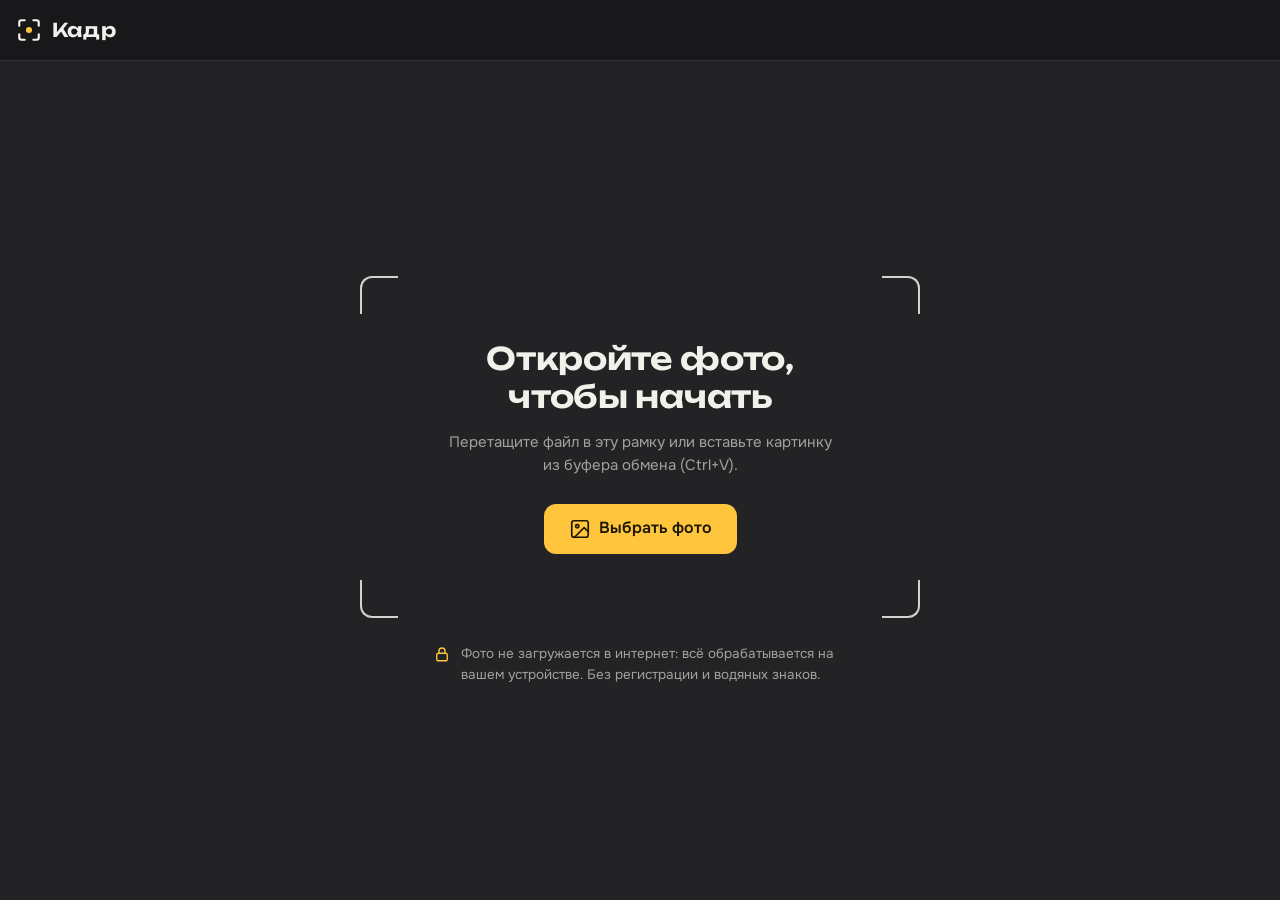
==== index.html @ d0f3ea69 "Add files via upload" ====
<!doctype html>
<html lang="ru">
<head>
  <meta charset="utf-8">
  <meta name="viewport" content="width=device-width, initial-scale=1, viewport-fit=cover">
  <title>Кадр — бесплатный фоторедактор онлайн без регистрации</title>
  <meta name="description" content="Редактируйте фото прямо в браузере: фильтры, яркость и контраст, обрезка под соцсети, текст на фото. Бесплатно, без регистрации и водяных знаков. Фото не загружается в интернет.">
  <meta name="theme-color" content="#18181a">
  <meta property="og:title" content="Кадр — бесплатный фоторедактор онлайн">
  <meta property="og:description" content="Фильтры, обрезка, текст на фото. Без регистрации и водяных знаков, фото остаётся на вашем устройстве.">
  <meta property="og:type" content="website">
  <link rel="icon" href="data:image/svg+xml,%3Csvg xmlns='http://www.w3.org/2000/svg' viewBox='0 0 32 32'%3E%3Crect width='32' height='32' rx='8' fill='%2318181a'/%3E%3Cpath d='M7 12V9a2 2 0 0 1 2-2h3M20 7h3a2 2 0 0 1 2 2v3M25 20v3a2 2 0 0 1-2 2h-3M12 25H9a2 2 0 0 1-2-2v-3' fill='none' stroke='%23f2f0eb' stroke-width='2.2' stroke-linecap='round'/%3E%3Ccircle cx='16' cy='16' r='3.6' fill='%23ffc53d'/%3E%3C/svg%3E">
  <link rel="stylesheet" href="style.css">
</head>
<body>

  <!-- Иконки: каждая рисуется один раз и дальше используется через <use> -->
  <svg width="0" height="0" style="position:absolute" aria-hidden="true">
    <defs>
      <symbol id="i-logo" viewBox="0 0 24 24"><path d="M3 8V5a2 2 0 0 1 2-2h3M16 3h3a2 2 0 0 1 2 2v3M21 16v3a2 2 0 0 1-2 2h-3M8 21H5a2 2 0 0 1-2-2v-3"/><circle cx="12" cy="12" r="2.8" fill="#ffc53d" stroke="none"/></symbol>
      <symbol id="i-image" viewBox="0 0 24 24"><rect x="3" y="3" width="18" height="18" rx="2.5"/><circle cx="9" cy="9" r="1.8"/><path d="m21 15-4.5-4.5L6 21"/></symbol>
      <symbol id="i-undo" viewBox="0 0 24 24"><path d="M9 14 4 9l5-5"/><path d="M4 9h10.5a5.5 5.5 0 0 1 0 11H11"/></symbol>
      <symbol id="i-redo" viewBox="0 0 24 24"><path d="m15 14 5-5-5-5"/><path d="M20 9H9.5a5.5 5.5 0 0 0 0 11H13"/></symbol>
      <symbol id="i-compare" viewBox="0 0 24 24"><rect x="3" y="4" width="18" height="16" rx="2.5"/><path d="M12 2v20"/><path d="M12 4h6.5A2.5 2.5 0 0 1 21 6.5v11a2.5 2.5 0 0 1-2.5 2.5H12z" fill="currentColor" fill-opacity=".4" stroke="none"/></symbol>
      <symbol id="i-download" viewBox="0 0 24 24"><path d="M12 3v12"/><path d="m7 10 5 5 5-5"/><path d="M5 20h14"/></symbol>
      <symbol id="i-share" viewBox="0 0 24 24"><path d="M12 15V3"/><path d="m7 8 5-5 5 5"/><path d="M5 12v7a2 2 0 0 0 2 2h10a2 2 0 0 0 2-2v-7"/></symbol>
      <symbol id="i-filters" viewBox="0 0 24 24"><circle cx="9" cy="9.5" r="5"/><circle cx="15" cy="9.5" r="5"/><circle cx="12" cy="14.5" r="5"/></symbol>
      <symbol id="i-adjust" viewBox="0 0 24 24"><path d="M4 6h9M19 6h1M4 12h3M13 12h7M4 18h11M21 18h-1"/><circle cx="16" cy="6" r="2.2"/><circle cx="10" cy="12" r="2.2"/><circle cx="17.5" cy="18" r="2.2"/></symbol>
      <symbol id="i-crop" viewBox="0 0 24 24"><path d="M6 2v14a2 2 0 0 0 2 2h14"/><path d="M18 22V8a2 2 0 0 0-2-2H2"/></symbol>
      <symbol id="i-text" viewBox="0 0 24 24"><path d="M5 7V4.5h14V7"/><path d="M12 4.5V20"/><path d="M9 20h6"/></symbol>
      <symbol id="i-rot-left" viewBox="0 0 24 24"><path d="M3 3v6h6"/><path d="M3.5 9a8.5 8.5 0 1 1 1.8 8.5"/></symbol>
      <symbol id="i-rot-right" viewBox="0 0 24 24"><path d="M21 3v6h-6"/><path d="M20.5 9a8.5 8.5 0 1 0-1.8 8.5"/></symbol>
      <symbol id="i-flip-h" viewBox="0 0 24 24"><path d="M12 3v18" stroke-dasharray="2 2.6"/><path d="M8.5 7 3 12l5.5 5z"/><path d="m15.5 7 5.5 5-5.5 5z" fill="currentColor"/></symbol>
      <symbol id="i-flip-v" viewBox="0 0 24 24"><path d="M3 12h18" stroke-dasharray="2 2.6"/><path d="M7 8.5 12 3l5 5.5z"/><path d="m7 15.5 5 5.5 5-5.5z" fill="currentColor"/></symbol>
      <symbol id="i-plus" viewBox="0 0 24 24"><path d="M12 5v14M5 12h14"/></symbol>
      <symbol id="i-trash" viewBox="0 0 24 24"><path d="M4 7h16"/><path d="M10 11v6M14 11v6"/><path d="m6 7 1 13h10l1-13"/><path d="M9 7V4h6v3"/></symbol>
      <symbol id="i-lock" viewBox="0 0 24 24"><rect x="5" y="11" width="14" height="10" rx="2.5"/><path d="M8 11V8a4 4 0 0 1 8 0v3"/></symbol>
      <symbol id="i-reset" viewBox="0 0 24 24"><path d="M3 12a9 9 0 1 0 3-6.7L3 8"/><path d="M3 3v5h5"/></symbol>
      <symbol id="i-check" viewBox="0 0 24 24"><path d="m5 12.5 4.5 4.5L19 7.5"/></symbol>
      <symbol id="i-close" viewBox="0 0 24 24"><path d="M6 6l12 12M18 6 6 18"/></symbol>
    </defs>
  </svg>

  <div class="app" id="app" data-state="empty">

    <header class="topbar">
      <a class="brand" href="./" aria-label="Кадр — на главную">
        <svg class="icon brand-icon"><use href="#i-logo"/></svg>
        <span class="brand-name">Кадр</span>
      </a>

      <div class="topbar-actions">
        <button class="tool-btn needs-photo" id="btn-open" type="button" title="Открыть другое фото">
          <svg class="icon"><use href="#i-image"/></svg><span class="tool-label">Открыть</span>
        </button>
        <span class="divider needs-photo" aria-hidden="true"></span>
        <button class="tool-btn needs-photo" id="btn-undo" type="button" title="Отменить (Ctrl+Z)" aria-label="Отменить" disabled>
          <svg class="icon"><use href="#i-undo"/></svg>
        </button>
        <button class="tool-btn needs-photo" id="btn-redo" type="button" title="Повторить (Ctrl+Shift+Z)" aria-label="Повторить" disabled>
          <svg class="icon"><use href="#i-redo"/></svg>
        </button>
        <button class="tool-btn needs-photo" id="btn-compare" type="button" title="Удерживайте, чтобы увидеть фото без обработки" aria-label="Сравнить с оригиналом">
          <svg class="icon"><use href="#i-compare"/></svg><span class="tool-label">До и после</span>
        </button>
        <button class="btn btn-primary needs-photo" id="btn-save" type="button">
          <svg class="icon"><use href="#i-download"/></svg><span>Сохранить</span>
        </button>
      </div>
    </header>

    <main class="workspace">

      <section class="stage" id="stage" aria-label="Фото">
        <div class="empty" id="empty">
          <div class="viewfinder">
            <span class="corner tl"></span><span class="corner tr"></span>
            <span class="corner bl"></span><span class="corner br"></span>
            <h1 class="empty-title">Откройте фото, чтобы начать</h1>
            <p class="empty-text">Перетащите файл в эту рамку или вставьте картинку из буфера обмена (Ctrl+V).</p>
            <button class="btn btn-primary btn-large" id="btn-pick" type="button">
              <svg class="icon"><use href="#i-image"/></svg><span>Выбрать фото</span>
            </button>
          </div>
          <p class="privacy">
            <svg class="icon"><use href="#i-lock"/></svg>
            <span>Фото не загружается в интернет: всё обрабатывается на вашем устройстве. Без регистрации и водяных знаков.</span>
          </p>
        </div>

        <div class="canvas-wrap" id="canvas-wrap" hidden>
          <canvas id="canvas" aria-label="Редактируемое фото"></canvas>
          <div class="crop-ui" id="crop-ui" hidden>
            <div class="crop-clip"><div class="crop-shade" id="crop-shade"></div></div>
            <div class="crop-box" id="crop-box">
            <span class="crop-grid" aria-hidden="true"></span>
            <span class="crop-handle" data-handle="nw"></span>
            <span class="crop-handle" data-handle="n"></span>
            <span class="crop-handle" data-handle="ne"></span>
            <span class="crop-handle" data-handle="e"></span>
            <span class="crop-handle" data-handle="se"></span>
            <span class="crop-handle" data-handle="s"></span>
            <span class="crop-handle" data-handle="sw"></span>
            <span class="crop-handle" data-handle="w"></span>
            </div>
          </div>
        </div>

        <div class="compare-badge" id="compare-badge" hidden>Без обработки</div>
        <div class="drop-hint" id="drop-hint" aria-hidden="true"><span>Отпустите, чтобы открыть фото</span></div>
      </section>

      <aside class="panel" id="panel" aria-label="Инструменты">
        <nav class="tabs" role="tablist" aria-label="Инструменты">
          <button class="tab" role="tab" type="button" data-tab="filters" aria-selected="true">
            <svg class="icon"><use href="#i-filters"/></svg><span>Фильтры</span>
          </button>
          <button class="tab" role="tab" type="button" data-tab="adjust" aria-selected="false">
            <svg class="icon"><use href="#i-adjust"/></svg><span>Настройки</span>
          </button>
          <button class="tab" role="tab" type="button" data-tab="crop" aria-selected="false">
            <svg class="icon"><use href="#i-crop"/></svg><span>Обрезка</span>
          </button>
          <button class="tab" role="tab" type="button" data-tab="text" aria-selected="false">
            <svg class="icon"><use href="#i-text"/></svg><span>Текст</span>
          </button>
        </nav>

        <div class="panel-body">

          <!-- Фильтры -->
          <section class="pane" data-pane="filters" role="tabpanel">
            <h2 class="pane-title">Фильтры</h2>
            <div class="filmstrip" id="filmstrip" role="listbox" aria-label="Фильтры"></div>
            <div class="field" id="strength-field" hidden>
              <div class="field-head">
                <label for="strength">Сила фильтра</label>
                <output id="strength-value" for="strength">100</output>
              </div>
              <input type="range" id="strength" min="0" max="100" value="100">
            </div>
          </section>

          <!-- Настройки -->
          <section class="pane" data-pane="adjust" role="tabpanel" hidden>
            <h2 class="pane-title">Настройки</h2>
            <div class="sliders" id="sliders"></div>
            <p class="hint">Двойное нажатие на ползунок возвращает его в исходное положение.</p>
            <button class="btn btn-ghost" id="btn-reset-adjust" type="button">
              <svg class="icon"><use href="#i-reset"/></svg><span>Сбросить настройки</span>
            </button>
          </section>

          <!-- Обрезка -->
          <section class="pane" data-pane="crop" role="tabpanel" hidden>
            <h2 class="pane-title">Обрезка и поворот</h2>
            <div class="group">
              <h3 class="group-title">Поворот</h3>
              <div class="icon-row">
                <button class="square-btn" type="button" id="btn-rot-left" title="Повернуть влево" aria-label="Повернуть влево"><svg class="icon"><use href="#i-rot-left"/></svg></button>
                <button class="square-btn" type="button" id="btn-rot-right" title="Повернуть вправо" aria-label="Повернуть вправо"><svg class="icon"><use href="#i-rot-right"/></svg></button>
                <button class="square-btn" type="button" id="btn-flip-h" title="Отразить по горизонтали" aria-label="Отразить по горизонтали"><svg class="icon"><use href="#i-flip-h"/></svg></button>
                <button class="square-btn" type="button" id="btn-flip-v" title="Отразить по вертикали" aria-label="Отразить по вертикали"><svg class="icon"><use href="#i-flip-v"/></svg></button>
              </div>
            </div>
            <div class="group">
              <h3 class="group-title">Пропорции</h3>
              <div class="chips" id="ratios" role="radiogroup" aria-label="Пропорции обрезки">
                <button class="chip" type="button" role="radio" data-ratio="free" aria-checked="true">Свободно</button>
                <button class="chip" type="button" role="radio" data-ratio="original" aria-checked="false">Как в оригинале</button>
                <button class="chip" type="button" role="radio" data-ratio="1:1" aria-checked="false">1:1 <small>аватарка</small></button>
                <button class="chip" type="button" role="radio" data-ratio="4:5" aria-checked="false">4:5 <small>Instagram</small></button>
                <button class="chip" type="button" role="radio" data-ratio="9:16" aria-checked="false">9:16 <small>сторис</small></button>
                <button class="chip" type="button" role="radio" data-ratio="16:9" aria-checked="false">16:9 <small>YouTube</small></button>
              </div>
            </div>
            <p class="hint">Перетащите рамку или потяните за её края.</p>
            <div class="btn-row">
              <button class="btn btn-ghost" type="button" id="btn-crop-reset">
                <svg class="icon"><use href="#i-reset"/></svg><span>Сбросить</span>
              </button>
              <button class="btn btn-primary" type="button" id="btn-crop-apply">
                <svg class="icon"><use href="#i-check"/></svg><span>Применить</span>
              </button>
            </div>
          </section>

          <!-- Текст -->
          <section class="pane" data-pane="text" role="tabpanel" hidden>
            <h2 class="pane-title">Текст</h2>
            <button class="btn btn-secondary btn-wide" type="button" id="btn-add-text">
              <svg class="icon"><use href="#i-plus"/></svg><span>Добавить текст</span>
            </button>
            <p class="hint" id="text-hint">Добавьте надпись, а затем перетащите её на нужное место прямо на фото.</p>

            <div class="text-editor" id="text-editor" hidden>
              <div class="field">
                <label class="field-label" for="text-input">Надпись</label>
                <textarea id="text-input" rows="2" maxlength="300" spellcheck="true"></textarea>
              </div>

              <div class="field">
                <span class="field-label" id="font-label">Шрифт</span>
                <div class="font-grid" id="font-grid" role="radiogroup" aria-labelledby="font-label"></div>
              </div>

              <div class="field">
                <div class="field-head">
                  <label for="text-size">Размер</label>
                  <output id="text-size-value" for="text-size">40</output>
                </div>
                <input type="range" id="text-size" min="0" max="100" value="40">
              </div>

              <div class="field">
                <span class="field-label" id="color-label">Цвет</span>
                <div class="swatches" id="swatches" role="radiogroup" aria-labelledby="color-label"></div>
              </div>

              <div class="field">
                <span class="field-label" id="style-label">Оформление</span>
                <div class="segmented" id="text-style" role="radiogroup" aria-labelledby="style-label">
                  <button type="button" role="radio" data-style="plain" aria-checked="false">Обычный</button>
                  <button type="button" role="radio" data-style="outline" aria-checked="true">Обводка</button>
                  <button type="button" role="radio" data-style="shadow" aria-checked="false">Тень</button>
                  <button type="button" role="radio" data-style="box" aria-checked="false">Плашка</button>
                </div>
              </div>

              <button class="btn btn-danger btn-wide" type="button" id="btn-delete-text">
                <svg class="icon"><use href="#i-trash"/></svg><span>Удалить надпись</span>
              </button>
            </div>
          </section>

        </div>
      </aside>
    </main>

    <!-- Окно сохранения -->
    <dialog class="dialog" id="save-dialog" aria-labelledby="save-title">
      <div class="dialog-inner">
        <div class="dialog-head">
          <h2 id="save-title">Сохранить фото</h2>
          <button class="tool-btn" type="button" id="btn-save-close" aria-label="Закрыть"><svg class="icon"><use href="#i-close"/></svg></button>
        </div>

        <div class="field">
          <span class="field-label" id="format-label">Формат</span>
          <div class="segmented" id="format" role="radiogroup" aria-labelledby="format-label">
            <button type="button" role="radio" data-format="jpeg" aria-checked="true">JPG</button>
            <button type="button" role="radio" data-format="png" aria-checked="false">PNG</button>
          </div>
          <p class="hint" id="format-hint">JPG весит меньше и подходит для соцсетей и мессенджеров.</p>
        </div>

        <div class="field" id="quality-field">
          <div class="field-head">
            <label for="quality">Качество</label>
            <output id="quality-value" for="quality">92&nbsp;%</output>
          </div>
          <input type="range" id="quality" min="40" max="100" value="92">
        </div>

        <p class="save-info" id="save-info">Готовим фото…</p>

        <div class="btn-row">
          <button class="btn btn-secondary" type="button" id="btn-share" hidden>
            <svg class="icon"><use href="#i-share"/></svg><span>Поделиться</span>
          </button>
          <button class="btn btn-primary" type="button" id="btn-download">
            <svg class="icon"><use href="#i-download"/></svg><span>Скачать</span>
          </button>
        </div>
      </div>
    </dialog>

    <div class="toast" id="toast" role="status" aria-live="polite"></div>
    <input type="file" id="file-input" accept="image/*" hidden>
  </div>

  <script src="script.js"></script>
</body>
</html>
---- style.css ----
/* ==========================================================
   Кадр — фоторедактор в браузере. Стили.
   Шрифты лежат в папке fonts/ (лицензия SIL OFL — бесплатные).
   ========================================================== */

@font-face {
  font-family: 'Onest';
  font-style: normal;
  font-display: swap;
  font-weight: 400;
  src: url('fonts/onest-cyrillic-400-normal.woff2') format('woff2');
  unicode-range: U+0301,U+0400-045F,U+0490-0491,U+04B0-04B1,U+2116;
}
@font-face {
  font-family: 'Onest';
  font-style: normal;
  font-display: swap;
  font-weight: 400;
  src: url('fonts/onest-latin-400-normal.woff2') format('woff2');
  unicode-range: U+0000-00FF,U+0131,U+0152-0153,U+02BB-02BC,U+02C6,U+02DA,U+02DC,U+0304,U+0308,U+0329,U+2000-206F,U+20AC,U+2122,U+2191,U+2193,U+2212,U+2215,U+FEFF,U+FFFD;
}
@font-face {
  font-family: 'Onest';
  font-style: normal;
  font-display: swap;
  font-weight: 500;
  src: url('fonts/onest-cyrillic-500-normal.woff2') format('woff2');
  unicode-range: U+0301,U+0400-045F,U+0490-0491,U+04B0-04B1,U+2116;
}
@font-face {
  font-family: 'Onest';
  font-style: normal;
  font-display: swap;
  font-weight: 500;
  src: url('fonts/onest-latin-500-normal.woff2') format('woff2');
  unicode-range: U+0000-00FF,U+0131,U+0152-0153,U+02BB-02BC,U+02C6,U+02DA,U+02DC,U+0304,U+0308,U+0329,U+2000-206F,U+20AC,U+2122,U+2191,U+2193,U+2212,U+2215,U+FEFF,U+FFFD;
}
@font-face {
  font-family: 'Onest';
  font-style: normal;
  font-display: swap;
  font-weight: 600;
  src: url('fonts/onest-cyrillic-600-normal.woff2') format('woff2');
  unicode-range: U+0301,U+0400-045F,U+0490-0491,U+04B0-04B1,U+2116;
}
@font-face {
  font-family: 'Onest';
  font-style: normal;
  font-display: swap;
  font-weight: 600;
  src: url('fonts/onest-latin-600-normal.woff2') format('woff2');
  unicode-range: U+0000-00FF,U+0131,U+0152-0153,U+02BB-02BC,U+02C6,U+02DA,U+02DC,U+0304,U+0308,U+0329,U+2000-206F,U+20AC,U+2122,U+2191,U+2193,U+2212,U+2215,U+FEFF,U+FFFD;
}
@font-face {
  font-family: 'Unbounded';
  font-style: normal;
  font-display: swap;
  font-weight: 600;
  src: url('fonts/unbounded-cyrillic-600-normal.woff2') format('woff2');
  unicode-range: U+0301,U+0400-045F,U+0490-0491,U+04B0-04B1,U+2116;
}
@font-face {
  font-family: 'Unbounded';
  font-style: normal;
  font-display: swap;
  font-weight: 600;
  src: url('fonts/unbounded-latin-600-normal.woff2') format('woff2');
  unicode-range: U+0000-00FF,U+0131,U+0152-0153,U+02BB-02BC,U+02C6,U+02DA,U+02DC,U+0304,U+0308,U+0329,U+2000-206F,U+20AC,U+2122,U+2191,U+2193,U+2212,U+2215,U+FEFF,U+FFFD;
}
@font-face {
  font-family: 'Montserrat';
  font-style: normal;
  font-display: swap;
  font-weight: 800;
  src: url('fonts/montserrat-cyrillic-800-normal.woff2') format('woff2');
  unicode-range: U+0301,U+0400-045F,U+0490-0491,U+04B0-04B1,U+2116;
}
@font-face {
  font-family: 'Montserrat';
  font-style: normal;
  font-display: swap;
  font-weight: 800;
  src: url('fonts/montserrat-latin-800-normal.woff2') format('woff2');
  unicode-range: U+0000-00FF,U+0131,U+0152-0153,U+02BB-02BC,U+02C6,U+02DA,U+02DC,U+0304,U+0308,U+0329,U+2000-206F,U+20AC,U+2122,U+2191,U+2193,U+2212,U+2215,U+FEFF,U+FFFD;
}
@font-face {
  font-family: 'Lobster';
  font-style: normal;
  font-display: swap;
  font-weight: 400;
  src: url('fonts/lobster-cyrillic-400-normal.woff2') format('woff2');
  unicode-range: U+0301,U+0400-045F,U+0490-0491,U+04B0-04B1,U+2116;
}
@font-face {
  font-family: 'Lobster';
  font-style: normal;
  font-display: swap;
  font-weight: 400;
  src: url('fonts/lobster-latin-400-normal.woff2') format('woff2');
  unicode-range: U+0000-00FF,U+0131,U+0152-0153,U+02BB-02BC,U+02C6,U+02DA,U+02DC,U+0304,U+0308,U+0329,U+2000-206F,U+20AC,U+2122,U+2191,U+2193,U+2212,U+2215,U+FEFF,U+FFFD;
}
@font-face {
  font-family: 'Caveat';
  font-style: normal;
  font-display: swap;
  font-weight: 700;
  src: url('fonts/caveat-cyrillic-700-normal.woff2') format('woff2');
  unicode-range: U+0301,U+0400-045F,U+0490-0491,U+04B0-04B1,U+2116;
}
@font-face {
  font-family: 'Caveat';
  font-style: normal;
  font-display: swap;
  font-weight: 700;
  src: url('fonts/caveat-latin-700-normal.woff2') format('woff2');
  unicode-range: U+0000-00FF,U+0131,U+0152-0153,U+02BB-02BC,U+02C6,U+02DA,U+02DC,U+0304,U+0308,U+0329,U+2000-206F,U+20AC,U+2122,U+2191,U+2193,U+2212,U+2215,U+FEFF,U+FFFD;
}
@font-face {
  font-family: 'Playfair Display';
  font-style: normal;
  font-display: swap;
  font-weight: 700;
  src: url('fonts/playfair-display-cyrillic-700-normal.woff2') format('woff2');
  unicode-range: U+0301,U+0400-045F,U+0490-0491,U+04B0-04B1,U+2116;
}
@font-face {
  font-family: 'Playfair Display';
  font-style: normal;
  font-display: swap;
  font-weight: 700;
  src: url('fonts/playfair-display-latin-700-normal.woff2') format('woff2');
  unicode-range: U+0000-00FF,U+0131,U+0152-0153,U+02BB-02BC,U+02C6,U+02DA,U+02DC,U+0304,U+0308,U+0329,U+2000-206F,U+20AC,U+2122,U+2191,U+2193,U+2212,U+2215,U+FEFF,U+FFFD;
}
@font-face {
  font-family: 'Oswald';
  font-style: normal;
  font-display: swap;
  font-weight: 600;
  src: url('fonts/oswald-cyrillic-600-normal.woff2') format('woff2');
  unicode-range: U+0301,U+0400-045F,U+0490-0491,U+04B0-04B1,U+2116;
}
@font-face {
  font-family: 'Oswald';
  font-style: normal;
  font-display: swap;
  font-weight: 600;
  src: url('fonts/oswald-latin-600-normal.woff2') format('woff2');
  unicode-range: U+0000-00FF,U+0131,U+0152-0153,U+02BB-02BC,U+02C6,U+02DA,U+02DC,U+0304,U+0308,U+0329,U+2000-206F,U+20AC,U+2122,U+2191,U+2193,U+2212,U+2215,U+FEFF,U+FFFD;
}
@font-face {
  font-family: 'Russo One';
  font-style: normal;
  font-display: swap;
  font-weight: 400;
  src: url('fonts/russo-one-cyrillic-400-normal.woff2') format('woff2');
  unicode-range: U+0301,U+0400-045F,U+0490-0491,U+04B0-04B1,U+2116;
}
@font-face {
  font-family: 'Russo One';
  font-style: normal;
  font-display: swap;
  font-weight: 400;
  src: url('fonts/russo-one-latin-400-normal.woff2') format('woff2');
  unicode-range: U+0000-00FF,U+0131,U+0152-0153,U+02BB-02BC,U+02C6,U+02DA,U+02DC,U+0304,U+0308,U+0329,U+2000-206F,U+20AC,U+2122,U+2191,U+2193,U+2212,U+2215,U+FEFF,U+FFFD;
}
@font-face {
  font-family: 'Comfortaa';
  font-style: normal;
  font-display: swap;
  font-weight: 700;
  src: url('fonts/comfortaa-cyrillic-700-normal.woff2') format('woff2');
  unicode-range: U+0301,U+0400-045F,U+0490-0491,U+04B0-04B1,U+2116;
}
@font-face {
  font-family: 'Comfortaa';
  font-style: normal;
  font-display: swap;
  font-weight: 700;
  src: url('fonts/comfortaa-latin-700-normal.woff2') format('woff2');
  unicode-range: U+0000-00FF,U+0131,U+0152-0153,U+02BB-02BC,U+02C6,U+02DA,U+02DC,U+0304,U+0308,U+0329,U+2000-206F,U+20AC,U+2122,U+2191,U+2193,U+2212,U+2215,U+FEFF,U+FFFD;
}

/* ==========================================================
   Основные цвета и размеры. Поменяйте здесь — изменится везде.
   ========================================================== */
:root {
  --bg: #18181a;          /* фон интерфейса */
  --stage: #232326;       /* нейтральный серый фон под фото */
  --surface: #1f1f22;     /* поля ввода, окна */
  --surface-2: #2a2a2e;   /* кнопки */
  --surface-3: #36363b;   /* наведение, выбранное */
  --line: #313136;        /* разделители */
  --text: #f2f0eb;        /* основной текст (тёплый белый, как фотобумага) */
  --muted: #a3a19b;       /* второстепенный текст */
  --accent: #ffc53d;      /* жёлтый, как коробка фотоплёнки */
  --accent-ink: #1d1600;  /* текст на жёлтом */
  --danger: #ff7a6b;
  --track: #3c3c42;
  --radius: 10px;
  --panel-width: 360px;
  --font-ui: 'Onest', system-ui, -apple-system, 'Segoe UI', Roboto, sans-serif;
  --font-display: 'Unbounded', 'Onest', system-ui, sans-serif;
  color-scheme: dark;
}

*, *::before, *::after { box-sizing: border-box; }
[hidden] { display: none !important; }

html, body {
  height: 100%;
  margin: 0;
  background: var(--bg);
  color: var(--text);
  font-family: var(--font-ui);
  font-size: 15px;
  line-height: 1.4;
  -webkit-font-smoothing: antialiased;
  -webkit-tap-highlight-color: transparent;
}

button, input, textarea, select { font: inherit; color: inherit; }
button { cursor: pointer; }
button:disabled { cursor: default; }

:focus-visible {
  outline: 2px solid var(--accent);
  outline-offset: 2px;
}

.icon {
  width: 20px;
  height: 20px;
  flex: none;
  fill: none;
  stroke: currentColor;
  stroke-width: 1.8;
  stroke-linecap: round;
  stroke-linejoin: round;
}

.pane-title {
  position: absolute;
  width: 1px; height: 1px;
  overflow: hidden;
  clip: rect(0 0 0 0);
  white-space: nowrap;
}

/* ==========================================================
   Каркас приложения
   ========================================================== */
.app {
  display: grid;
  grid-template-rows: auto minmax(0, 1fr);
  height: 100vh;
  height: 100dvh;
  overflow: hidden;
}

.topbar {
  display: flex;
  align-items: center;
  justify-content: space-between;
  gap: 12px;
  padding: 10px 16px;
  padding-top: max(10px, env(safe-area-inset-top));
  min-height: 61px;
  border-bottom: 1px solid var(--line);
  background: var(--bg);
  min-width: 0;
}

.brand {
  display: inline-flex;
  align-items: center;
  gap: 10px;
  color: var(--text);
  text-decoration: none;
  border-radius: 8px;
}
.brand-icon { width: 26px; height: 26px; stroke-width: 2; }
.brand-name {
  font-family: var(--font-display);
  font-weight: 600;
  font-size: 19px;
  letter-spacing: .01em;
}

.topbar-actions {
  display: flex;
  align-items: center;
  gap: 4px;
  min-width: 0;
}

.divider {
  width: 1px;
  height: 22px;
  margin: 0 6px;
  background: var(--line);
}

.app[data-state="empty"] .needs-photo { display: none; }

/* ==========================================================
   Кнопки
   ========================================================== */
.tool-btn {
  display: inline-flex;
  align-items: center;
  justify-content: center;
  gap: 8px;
  height: 40px;
  min-width: 40px;
  padding: 0 10px;
  border: 0;
  border-radius: var(--radius);
  background: transparent;
  color: var(--text);
  font-size: 14px;
  font-weight: 500;
  white-space: nowrap;
  transition: background-color .15s, opacity .15s;
}
.tool-btn:hover:not(:disabled) { background: var(--surface-2); }
.tool-btn:disabled { opacity: .32; }
.tool-btn.is-active { background: var(--surface-3); }

.btn {
  display: inline-flex;
  align-items: center;
  justify-content: center;
  gap: 8px;
  height: 40px;
  padding: 0 16px;
  border: 1px solid transparent;
  border-radius: var(--radius);
  font-size: 15px;
  font-weight: 600;
  white-space: nowrap;
  transition: background-color .15s, border-color .15s, color .15s, filter .15s;
}
.btn-primary { background: var(--accent); color: var(--accent-ink); }
.btn-primary:hover:not(:disabled) { filter: brightness(1.07); }
.btn-primary:disabled { opacity: .55; }
.btn-secondary { background: var(--surface-2); color: var(--text); }
.btn-secondary:hover { background: var(--surface-3); }
.btn-ghost { background: transparent; color: var(--muted); border-color: var(--line); }
.btn-ghost:hover { color: var(--text); border-color: var(--surface-3); }
.btn-danger { background: transparent; color: var(--danger); border-color: rgba(255, 122, 107, .35); }
.btn-danger:hover { background: rgba(255, 122, 107, .09); }
.btn-large { height: 50px; padding: 0 24px; font-size: 16px; border-radius: 12px; }
.btn-large .icon { width: 22px; height: 22px; }
.btn-wide { width: 100%; }

.btn-row { display: flex; gap: 10px; }
.btn-row .btn { flex: 1; }

/* ==========================================================
   Рабочая область
   ========================================================== */
.workspace {
  display: grid;
  grid-template-columns: minmax(0, 1fr) var(--panel-width);
  min-height: 0;
}
.app[data-state="empty"] .workspace { grid-template-columns: minmax(0, 1fr); }
.app[data-state="empty"] .panel { display: none; }

.stage {
  position: relative;
  display: flex;
  align-items: center;
  justify-content: center;
  min-width: 0;
  min-height: 0;
  padding: 28px;
  overflow: hidden;
  background: var(--stage);
}

.canvas-wrap {
  position: relative;
  line-height: 0;
  box-shadow: 0 14px 44px rgba(0, 0, 0, .45);
}
.canvas-wrap.reveal { animation: reveal .4s cubic-bezier(.2, .8, .2, 1); }
@keyframes reveal {
  from { opacity: 0; transform: scale(.985); }
}

#canvas {
  display: block;
  touch-action: none;
  user-select: none;
  -webkit-user-select: none;
}
.app.is-over-text #canvas { cursor: grab; }
.app.is-dragging-text #canvas { cursor: grabbing; }

/* Пустой экран */
.empty {
  display: flex;
  flex-direction: column;
  align-items: center;
  gap: 26px;
  width: 100%;
  max-width: 560px;
  text-align: center;
}

.viewfinder {
  position: relative;
  display: flex;
  flex-direction: column;
  align-items: center;
  gap: 14px;
  width: 100%;
  padding: 64px 36px;
}
.corner {
  position: absolute;
  width: 38px;
  height: 38px;
  border: 0 solid var(--text);
  opacity: .85;
  transition: border-color .15s, transform .2s;
}
.corner.tl { top: 0; left: 0; border-top-width: 2px; border-left-width: 2px; border-top-left-radius: 12px; }
.corner.tr { top: 0; right: 0; border-top-width: 2px; border-right-width: 2px; border-top-right-radius: 12px; }
.corner.bl { bottom: 0; left: 0; border-bottom-width: 2px; border-left-width: 2px; border-bottom-left-radius: 12px; }
.corner.br { bottom: 0; right: 0; border-bottom-width: 2px; border-right-width: 2px; border-bottom-right-radius: 12px; }

.stage.is-dragover .corner { border-color: var(--accent); opacity: 1; }
.stage.is-dragover .corner.tl { transform: translate(8px, 8px); }
.stage.is-dragover .corner.tr { transform: translate(-8px, 8px); }
.stage.is-dragover .corner.bl { transform: translate(8px, -8px); }
.stage.is-dragover .corner.br { transform: translate(-8px, -8px); }

.empty-title {
  margin: 0;
  max-width: 17ch;
  font-family: var(--font-display);
  font-weight: 600;
  font-size: clamp(22px, 2.8vw, 31px);
  line-height: 1.25;
  letter-spacing: -.01em;
  text-wrap: balance;
}
.empty-text {
  margin: 0 0 12px;
  max-width: 40ch;
  color: var(--muted);
  font-size: 15px;
  line-height: 1.55;
  text-wrap: pretty;
}
.privacy {
  display: flex;
  align-items: flex-start;
  gap: 10px;
  max-width: 46ch;
  margin: 0;
  color: var(--muted);
  font-size: 13.5px;
  line-height: 1.55;
  text-align: left;
}
.privacy .icon { width: 18px; height: 18px; margin-top: 1px; color: var(--accent); }

.drop-hint {
  position: absolute;
  inset: 12px;
  display: flex;
  align-items: center;
  justify-content: center;
  border: 2px dashed var(--accent);
  border-radius: 16px;
  background: rgba(24, 24, 26, .72);
  color: var(--accent);
  font-weight: 600;
  font-size: 17px;
  opacity: 0;
  pointer-events: none;
  transition: opacity .15s;
}
.app:not([data-state="empty"]) .stage.is-dragover .drop-hint { opacity: 1; }

.compare-badge {
  position: absolute;
  top: 14px;
  left: 50%;
  transform: translateX(-50%);
  padding: 6px 12px;
  border-radius: 999px;
  background: rgba(0, 0, 0, .7);
  color: var(--text);
  font-size: 13px;
  font-weight: 500;
  pointer-events: none;
}

/* ==========================================================
   Рамка обрезки
   ========================================================== */
.crop-ui { position: absolute; inset: 0; line-height: normal; }
.crop-clip { position: absolute; inset: 0; overflow: hidden; pointer-events: none; }
.crop-shade {
  position: absolute;
  box-shadow: 0 0 0 9999px rgba(10, 10, 12, .62);
}
.crop-box {
  position: absolute;
  outline: 1px solid rgba(255, 255, 255, .9);
  cursor: move;
  touch-action: none;
}
.crop-grid { position: absolute; inset: 0; pointer-events: none; }
.crop-grid::before,
.crop-grid::after {
  content: "";
  position: absolute;
  border: 0 solid rgba(255, 255, 255, .38);
}
.crop-grid::before { top: 0; bottom: 0; left: 33.333%; right: 33.333%; border-left-width: 1px; border-right-width: 1px; }
.crop-grid::after { left: 0; right: 0; top: 33.333%; bottom: 33.333%; border-top-width: 1px; border-bottom-width: 1px; }

.crop-handle {
  position: absolute;
  width: 36px;
  height: 36px;
  touch-action: none;
  z-index: 2;
}
.crop-handle::before {
  content: "";
  position: absolute;
  filter: drop-shadow(0 0 1px rgba(0, 0, 0, .6));
}
.crop-handle[data-handle="nw"] { top: -18px; left: -18px; cursor: nwse-resize; }
.crop-handle[data-handle="ne"] { top: -18px; right: -18px; cursor: nesw-resize; }
.crop-handle[data-handle="se"] { bottom: -18px; right: -18px; cursor: nwse-resize; }
.crop-handle[data-handle="sw"] { bottom: -18px; left: -18px; cursor: nesw-resize; }
.crop-handle[data-handle="nw"]::before { top: 15px; left: 15px; width: 18px; height: 18px; border-top: 3.5px solid #fff; border-left: 3.5px solid #fff; }
.crop-handle[data-handle="ne"]::before { top: 15px; right: 15px; width: 18px; height: 18px; border-top: 3.5px solid #fff; border-right: 3.5px solid #fff; }
.crop-handle[data-handle="se"]::before { bottom: 15px; right: 15px; width: 18px; height: 18px; border-bottom: 3.5px solid #fff; border-right: 3.5px solid #fff; }
.crop-handle[data-handle="sw"]::before { bottom: 15px; left: 15px; width: 18px; height: 18px; border-bottom: 3.5px solid #fff; border-left: 3.5px solid #fff; }

.crop-handle[data-handle="n"] { top: -18px; left: calc(50% - 18px); cursor: ns-resize; }
.crop-handle[data-handle="s"] { bottom: -18px; left: calc(50% - 18px); cursor: ns-resize; }
.crop-handle[data-handle="e"] { right: -18px; top: calc(50% - 18px); cursor: ew-resize; }
.crop-handle[data-handle="w"] { left: -18px; top: calc(50% - 18px); cursor: ew-resize; }
.crop-handle[data-handle="n"]::before { left: 7px; right: 7px; top: 16px; height: 4px; border-radius: 2px; background: #fff; }
.crop-handle[data-handle="s"]::before { left: 7px; right: 7px; bottom: 16px; height: 4px; border-radius: 2px; background: #fff; }
.crop-handle[data-handle="e"]::before { top: 7px; bottom: 7px; right: 16px; width: 4px; border-radius: 2px; background: #fff; }
.crop-handle[data-handle="w"]::before { top: 7px; bottom: 7px; left: 16px; width: 4px; border-radius: 2px; background: #fff; }
.crop-ui.is-locked .crop-handle[data-handle="n"],
.crop-ui.is-locked .crop-handle[data-handle="s"],
.crop-ui.is-locked .crop-handle[data-handle="e"],
.crop-ui.is-locked .crop-handle[data-handle="w"] { display: none; }

/* ==========================================================
   Панель инструментов
   ========================================================== */
.panel {
  display: flex;
  flex-direction: column;
  min-height: 0;
  background: var(--bg);
  border-left: 1px solid var(--line);
}

.tabs {
  display: grid;
  grid-template-columns: repeat(4, 1fr);
  gap: 4px;
  padding: 10px;
  border-bottom: 1px solid var(--line);
}
.tab {
  display: flex;
  flex-direction: column;
  align-items: center;
  gap: 5px;
  padding: 9px 4px 8px;
  border: 0;
  border-radius: var(--radius);
  background: transparent;
  color: var(--muted);
  font-size: 12.5px;
  font-weight: 500;
  transition: background-color .15s, color .15s;
}
.tab:hover { color: var(--text); }
.tab[aria-selected="true"] { background: var(--surface-2); color: var(--text); }
.tab[aria-selected="true"] .icon { color: var(--accent); }

.panel-body {
  flex: 1;
  min-height: 0;
  overflow-y: auto;
  overscroll-behavior: contain;
  padding: 20px 18px 28px;
  scrollbar-width: thin;
  scrollbar-color: var(--surface-3) transparent;
}

.pane {
  display: flex;
  flex-direction: column;
  gap: 20px;
}

.group-title {
  margin: 0 0 10px;
  color: var(--muted);
  font-size: 13px;
  font-weight: 500;
}

.field { display: flex; flex-direction: column; gap: 8px; }
.field-head {
  display: flex;
  align-items: baseline;
  justify-content: space-between;
  gap: 12px;
  font-size: 14px;
}
.field-head label, .field-label { font-size: 14px; font-weight: 500; }
.field-head output {
  color: var(--muted);
  font-variant-numeric: tabular-nums;
  min-width: 3.5ch;
  text-align: right;
}

.hint {
  margin: 0;
  color: var(--muted);
  font-size: 13px;
  line-height: 1.5;
}

.sliders { display: flex; flex-direction: column; gap: 18px; }

/* Ползунки */
input[type="range"] {
  --fs: 0%;
  --fe: 0%;
  -webkit-appearance: none;
  appearance: none;
  width: 100%;
  height: 26px;
  margin: 0;
  background: transparent;
  cursor: pointer;
  touch-action: pan-y;
}
input[type="range"]:focus-visible { outline: none; }
input[type="range"]::-webkit-slider-runnable-track {
  height: 4px;
  border-radius: 2px;
  background: linear-gradient(to right,
    var(--track) var(--fs), var(--accent) var(--fs),
    var(--accent) var(--fe), var(--track) var(--fe));
}
input[type="range"]::-moz-range-track {
  height: 4px;
  border-radius: 2px;
  background: linear-gradient(to right,
    var(--track) var(--fs), var(--accent) var(--fs),
    var(--accent) var(--fe), var(--track) var(--fe));
}
input[type="range"]::-webkit-slider-thumb {
  -webkit-appearance: none;
  width: 20px;
  height: 20px;
  margin-top: -8px;
  border: 0;
  border-radius: 50%;
  background: #fff;
  box-shadow: 0 1px 4px rgba(0, 0, 0, .5);
  transition: box-shadow .15s;
}
input[type="range"]::-moz-range-thumb {
  width: 20px;
  height: 20px;
  border: 0;
  border-radius: 50%;
  background: #fff;
  box-shadow: 0 1px 4px rgba(0, 0, 0, .5);
}
input[type="range"]:focus-visible::-webkit-slider-thumb { box-shadow: 0 0 0 4px rgba(255, 197, 61, .5); }
input[type="range"]:focus-visible::-moz-range-thumb { box-shadow: 0 0 0 4px rgba(255, 197, 61, .5); }

/* Плёнка с фильтрами */
.filmstrip {
  position: relative;
  display: grid;
  grid-template-columns: repeat(3, minmax(0, 1fr));
  gap: 14px 8px;
  padding: 22px 10px;
  border-radius: 6px;
  background: #0e0e10;
}
.filmstrip::before,
.filmstrip::after {
  content: "";
  position: absolute;
  left: 10px;
  right: 10px;
  height: 7px;
  border-radius: 2px;
  background: repeating-linear-gradient(to right, #3a3a40 0 9px, transparent 9px 17px);
  pointer-events: none;
}
.filmstrip::before { top: 7px; }
.filmstrip::after { bottom: 7px; }

.frame {
  display: flex;
  flex-direction: column;
  align-items: stretch;
  gap: 7px;
  padding: 0;
  border: 0;
  background: none;
  color: var(--muted);
  font-size: 12.5px;
  font-weight: 500;
  text-align: center;
  transition: color .15s;
}
.frame canvas {
  display: block;
  width: 100%;
  aspect-ratio: 1;
  border-radius: 3px;
  outline: 2px solid transparent;
  outline-offset: 2px;
  background: #222;
  transition: outline-color .15s;
}
.frame:hover { color: var(--text); }
.frame[aria-selected="true"] { color: var(--accent); }
.frame[aria-selected="true"] canvas { outline-color: var(--accent); }
.frame:focus-visible { outline: none; }
.frame:focus-visible canvas { outline-color: var(--text); }

/* Кнопки поворота */
.icon-row {
  display: grid;
  grid-template-columns: repeat(4, 1fr);
  gap: 8px;
}
.square-btn {
  display: flex;
  align-items: center;
  justify-content: center;
  height: 48px;
  border: 0;
  border-radius: var(--radius);
  background: var(--surface-2);
  color: var(--text);
  transition: background-color .15s;
}
.square-btn:hover { background: var(--surface-3); }
.square-btn .icon { width: 22px; height: 22px; }

/* Чипсы пропорций */
.chips { display: flex; flex-wrap: wrap; gap: 8px; }
.chip {
  display: inline-flex;
  align-items: baseline;
  gap: 5px;
  height: 36px;
  padding: 8px 14px 0;
  border: 1px solid transparent;
  border-radius: 999px;
  background: var(--surface-2);
  color: var(--text);
  font-size: 14px;
  font-weight: 500;
  transition: background-color .15s, border-color .15s, color .15s;
}
.chip small { color: var(--muted); font-size: 12px; font-weight: 400; }
.chip:hover { background: var(--surface-3); }
.chip[aria-checked="true"] {
  border-color: var(--accent);
  background: rgba(255, 197, 61, .12);
  color: var(--accent);
}
.chip[aria-checked="true"] small { color: rgba(255, 197, 61, .75); }

/* Переключатель из нескольких вариантов */
.segmented {
  display: grid;
  grid-auto-flow: column;
  grid-auto-columns: 1fr;
  gap: 2px;
  padding: 3px;
  border: 1px solid var(--line);
  border-radius: var(--radius);
  background: var(--surface);
}
.segmented button {
  height: 34px;
  padding: 0 6px;
  border: 0;
  border-radius: 7px;
  background: transparent;
  color: var(--muted);
  font-size: 13.5px;
  font-weight: 500;
  transition: background-color .15s, color .15s;
}
.segmented button:hover { color: var(--text); }
.segmented button[aria-checked="true"] { background: var(--surface-3); color: var(--text); }

/* Текст */
.text-editor { display: flex; flex-direction: column; gap: 20px; }

textarea {
  width: 100%;
  min-height: 66px;
  padding: 10px 12px;
  border: 1px solid var(--line);
  border-radius: var(--radius);
  background: var(--surface);
  font-size: 16px; /* 16px — чтобы iPhone не увеличивал страницу */
  line-height: 1.4;
  resize: vertical;
  transition: border-color .15s;
}
textarea:focus { outline: none; border-color: var(--accent); }

.font-grid {
  display: grid;
  grid-template-columns: repeat(2, minmax(0, 1fr));
  gap: 8px;
}
.font-chip {
  height: 46px;
  padding: 0 10px;
  border: 1.5px solid transparent;
  border-radius: var(--radius);
  background: var(--surface-2);
  color: var(--text);
  font-size: 18px;
  line-height: 1;
  white-space: nowrap;
  overflow: hidden;
  text-overflow: ellipsis;
  transition: background-color .15s, border-color .15s;
}
.font-chip:hover { background: var(--surface-3); }
.font-chip[aria-checked="true"] { border-color: var(--accent); background: rgba(255, 197, 61, .1); }

.swatches { display: flex; flex-wrap: wrap; gap: 10px; }
.swatch {
  position: relative;
  width: 32px;
  height: 32px;
  padding: 0;
  border: 2px solid rgba(255, 255, 255, .14);
  border-radius: 50%;
  background: var(--c);
  transition: box-shadow .15s;
}
.swatch[aria-checked="true"] { box-shadow: 0 0 0 2px var(--bg), 0 0 0 4px var(--accent); }
.swatch-custom {
  background: conic-gradient(#ff4d4d, #ffc53d, #3ddc84, #4da3ff, #9b6bff, #ff7ac6, #ff4d4d);
  overflow: hidden;
}
.swatch-custom input {
  position: absolute;
  inset: 0;
  width: 100%;
  height: 100%;
  opacity: 0;
  cursor: pointer;
  border: 0;
  padding: 0;
}

/* ==========================================================
   Окно сохранения
   ========================================================== */
.dialog {
  width: min(420px, calc(100vw - 32px));
  padding: 0;
  border: 1px solid var(--line);
  border-radius: 18px;
  background: var(--surface);
  color: var(--text);
  box-shadow: 0 30px 80px rgba(0, 0, 0, .6);
}
.dialog::backdrop { background: rgba(0, 0, 0, .6); }
.dialog[open] { animation: dialog-in .2s ease-out; }
@keyframes dialog-in {
  from { opacity: 0; transform: translateY(8px); }
}
.dialog-inner { display: flex; flex-direction: column; gap: 20px; padding: 20px 22px 22px; }
.dialog-head { display: flex; align-items: center; justify-content: space-between; margin-right: -8px; }
.dialog-head h2 {
  margin: 0;
  font-family: var(--font-display);
  font-weight: 600;
  font-size: 18px;
}
.save-info {
  margin: 0;
  padding: 12px 14px;
  border-radius: var(--radius);
  background: var(--bg);
  color: var(--muted);
  font-size: 14px;
  line-height: 1.5;
  font-variant-numeric: tabular-nums;
}
.save-info strong { color: var(--text); font-weight: 600; }

/* ==========================================================
   Уведомление
   ========================================================== */
.toast {
  position: fixed;
  left: 50%;
  bottom: calc(24px + env(safe-area-inset-bottom));
  z-index: 50;
  max-width: calc(100vw - 32px);
  padding: 11px 16px;
  border-radius: 12px;
  background: var(--text);
  color: var(--bg);
  font-size: 14px;
  font-weight: 500;
  box-shadow: 0 10px 30px rgba(0, 0, 0, .4);
  opacity: 0;
  transform: translate(-50%, 12px);
  pointer-events: none;
  transition: opacity .2s, transform .2s;
}
.toast.show { opacity: 1; transform: translate(-50%, 0); }
.toast.is-error { background: var(--danger); color: #240500; }

/* ==========================================================
   Телефоны и узкие экраны
   ========================================================== */
@media (max-width: 820px) {
  .topbar { min-height: 57px; padding: 8px 10px; padding-top: max(8px, env(safe-area-inset-top)); gap: 8px; }
  .brand { gap: 8px; }
  .brand-icon { width: 24px; height: 24px; }
  .brand-name { font-size: 17px; }
  .tool-label { display: none; }
  .tool-btn { padding: 0 8px; }
  .divider { margin: 0 2px; }
  .btn-primary#btn-save { padding: 0 14px; }

  .workspace {
    grid-template-columns: minmax(0, 1fr);
    grid-template-rows: minmax(0, 1fr) auto;
  }
  .stage { padding: 14px; }
  .viewfinder { padding: 52px 24px; }

  .panel {
    max-height: 47dvh;
    border-left: 0;
    border-top: 1px solid var(--line);
  }
  .tabs {
    order: 2;
    gap: 2px;
    padding: 6px 8px calc(6px + env(safe-area-inset-bottom));
    border-bottom: 0;
    border-top: 1px solid var(--line);
  }
  .tab { padding: 7px 2px 6px; font-size: 12px; }
  .panel-body { order: 1; padding: 14px 16px 16px; }
  .pane { gap: 16px; }

  .filmstrip {
    display: flex;
    gap: 8px;
    overflow-x: auto;
    padding: 21px 12px;
    scrollbar-width: none;
    scroll-snap-type: x proximity;
  }
  .filmstrip::-webkit-scrollbar { display: none; }
  .filmstrip::before, .filmstrip::after { position: sticky; display: none; }
  .filmstrip { background-image:
      repeating-linear-gradient(to right, #3a3a40 0 9px, transparent 9px 17px),
      repeating-linear-gradient(to right, #3a3a40 0 9px, transparent 9px 17px);
    background-size: 100% 7px, 100% 7px;
    background-position: 0 7px, 0 calc(100% - 7px);
    background-repeat: no-repeat;
    background-attachment: local, local;
    background-color: #0e0e10;
  }
  .frame { flex: 0 0 70px; scroll-snap-align: start; }

  .toast { bottom: auto; top: calc(64px + env(safe-area-inset-top)); transform: translate(-50%, -12px); }
  .toast.show { transform: translate(-50%, 0); }
}

@media (max-width: 820px) {
  /* Обрезка на телефоне: всё помещается без прокрутки */
  .chips {
    flex-wrap: nowrap;
    overflow-x: auto;
    margin: 0 -16px;
    padding: 0 16px;
    scrollbar-width: none;
  }
  .chips::-webkit-scrollbar { display: none; }
  .chip { flex: none; }
  .pane[data-pane="crop"] .hint { display: none; }
  .group-title { margin-bottom: 8px; }
  .square-btn { height: 44px; }
}

@media (max-width: 480px) {
  .app:not([data-state="empty"]) .brand-name { display: none; }
  .tool-btn { min-width: 36px; padding: 0 6px; }
  .divider { display: none; }
  .btn-primary#btn-save { padding: 0 12px; }
}

@media (prefers-reduced-motion: reduce) {
  *, *::before, *::after {
    animation: none !important;
    transition: none !important;
  }
}
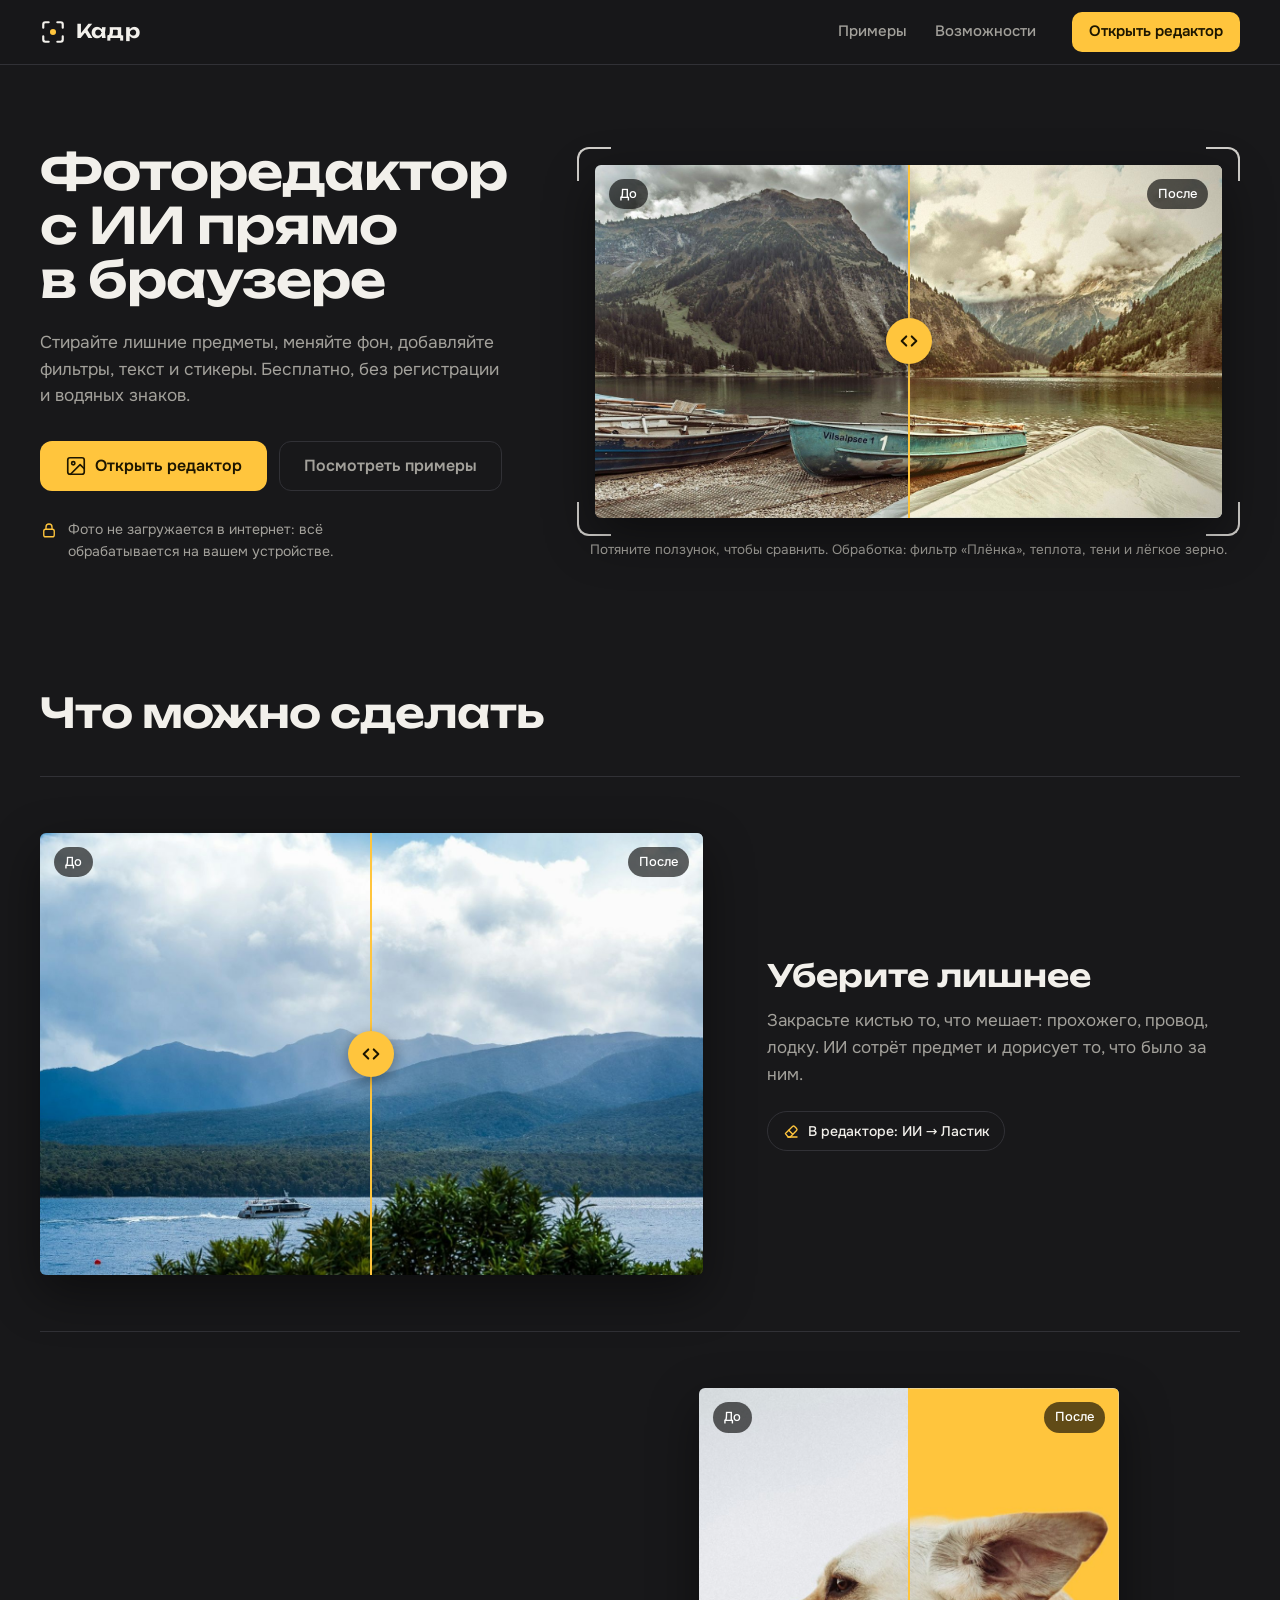
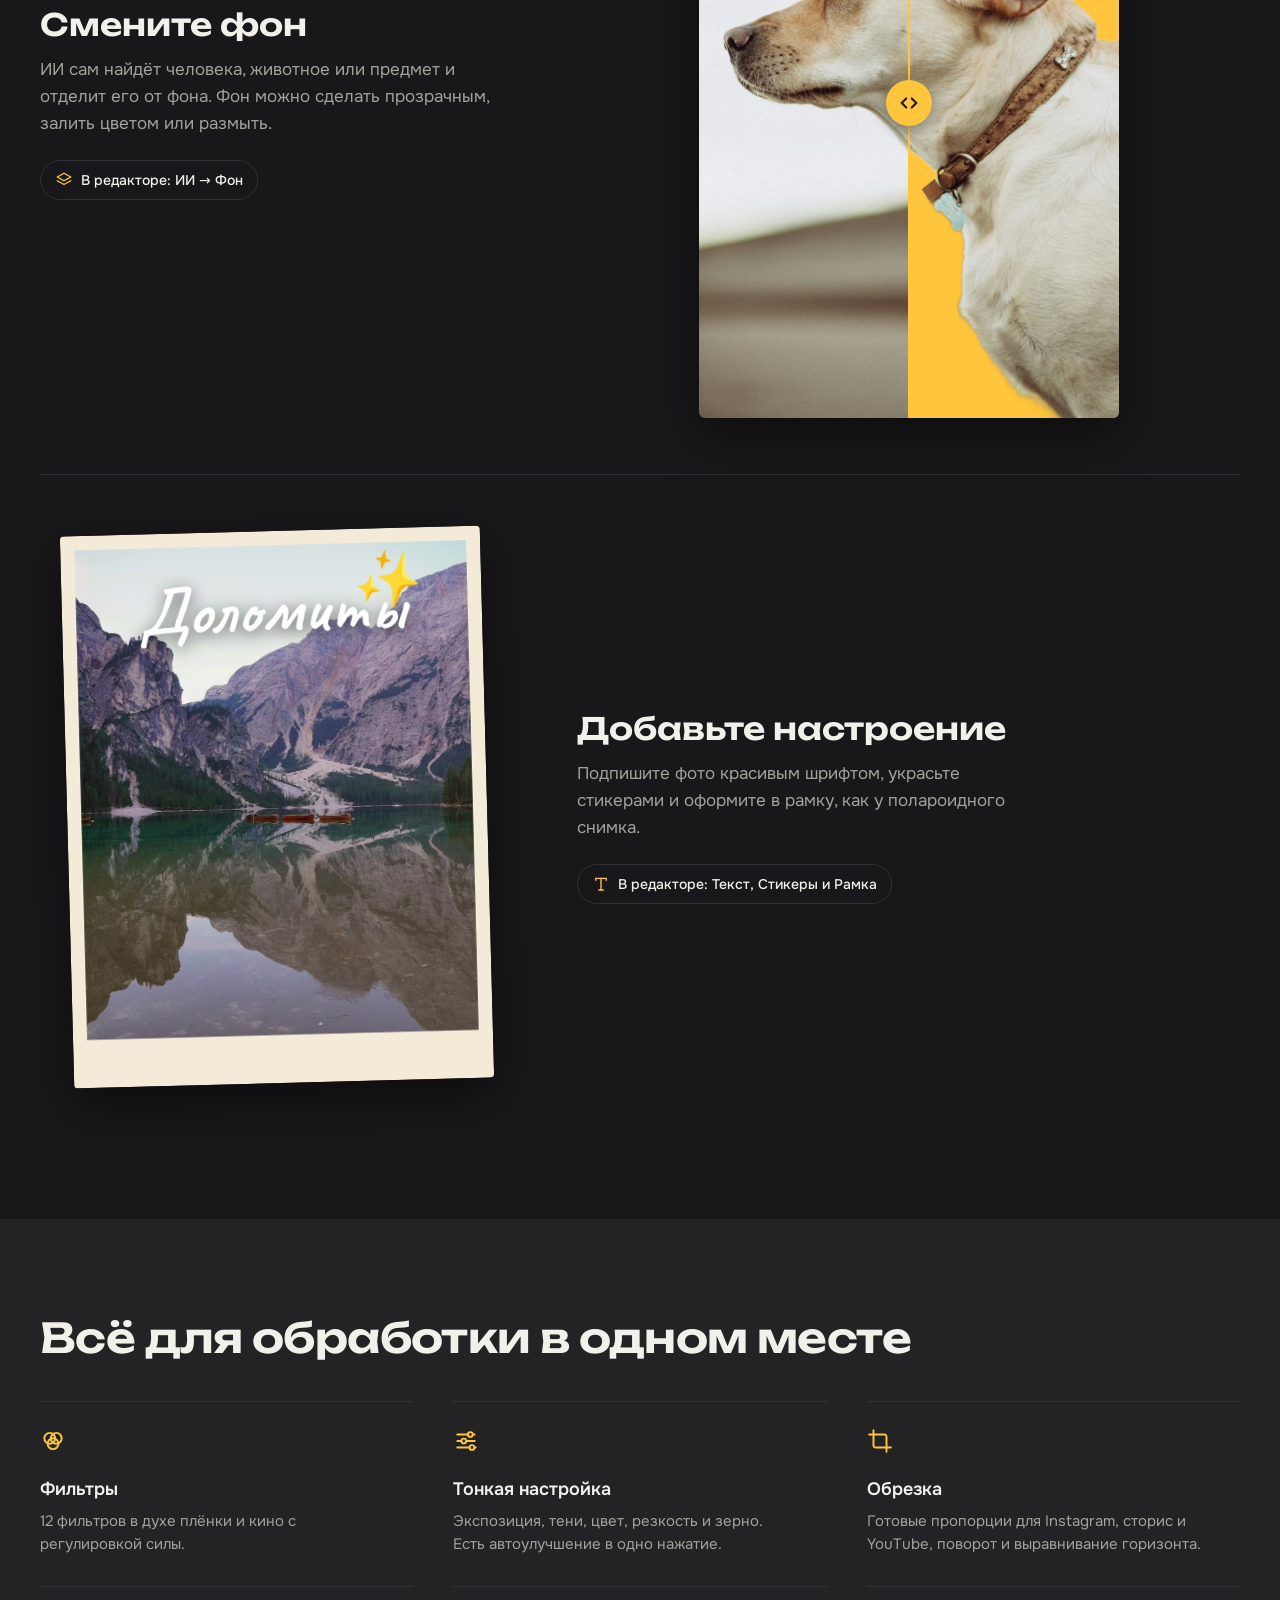
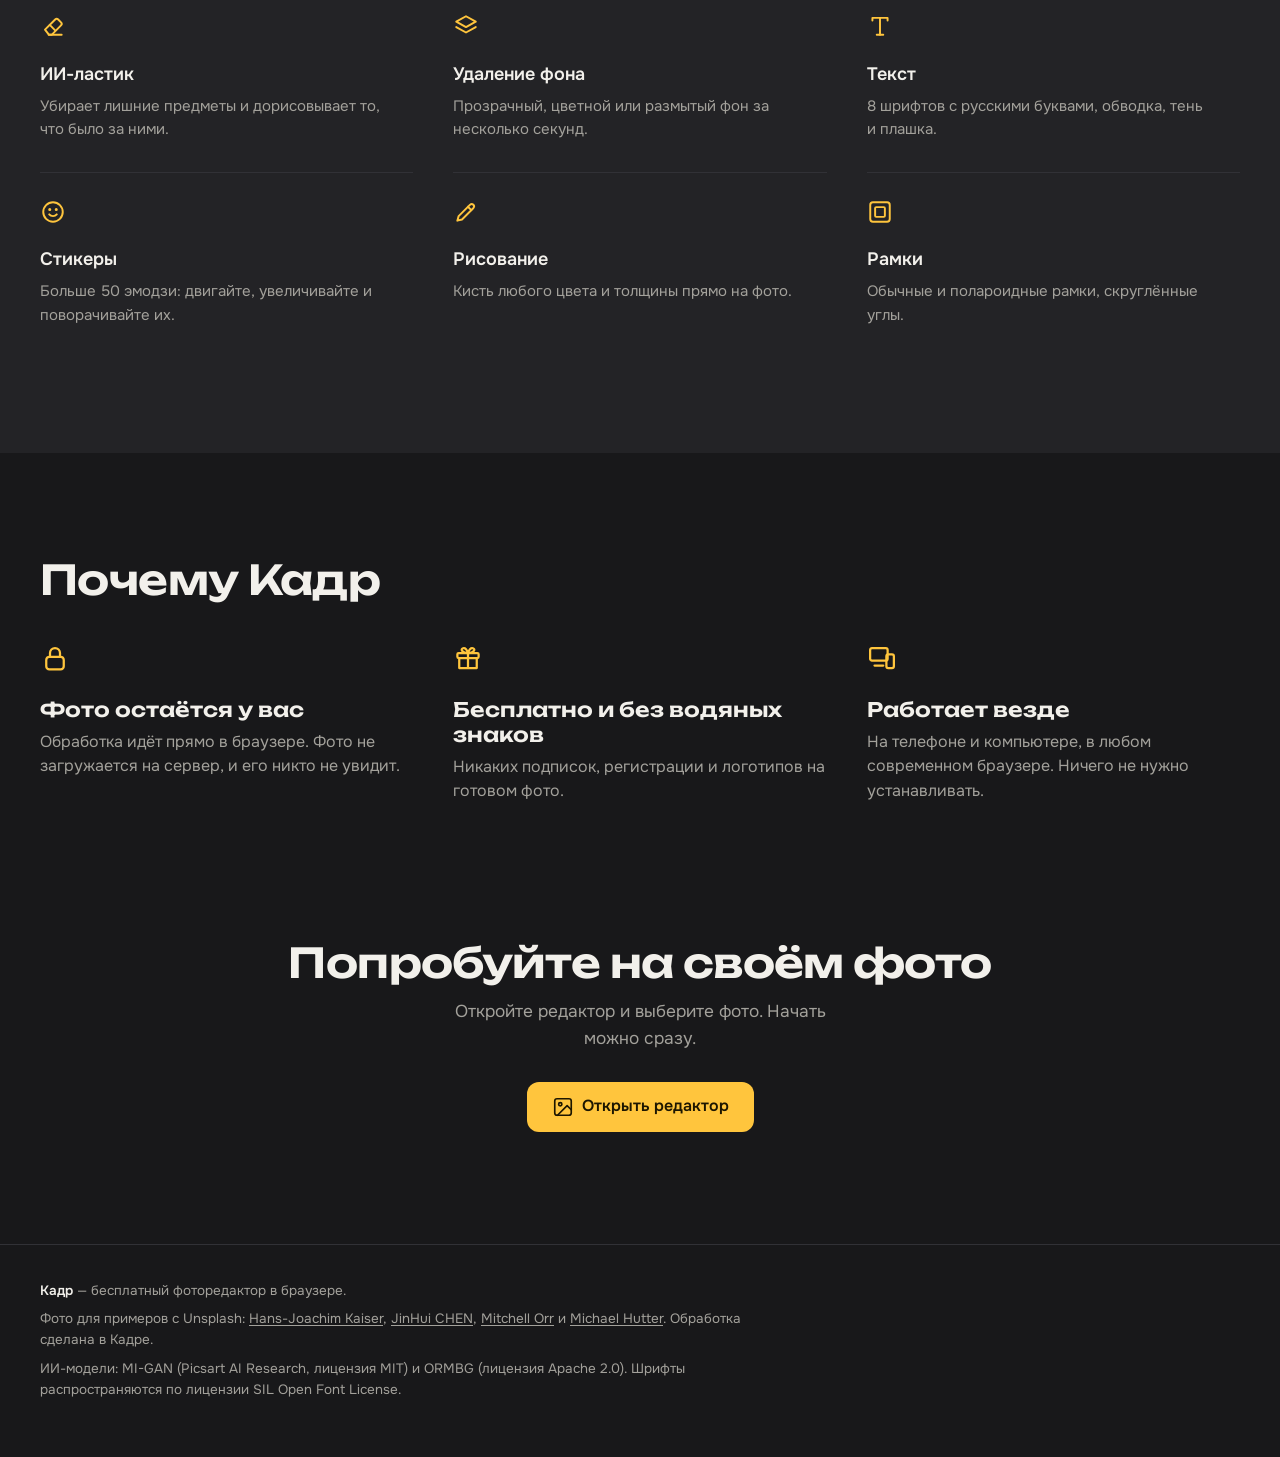
==== commit 047c92b5: "Add files via upload" ====
--- a/index.html
+++ b/index.html
@@ -3,282 +3,231 @@
 <head>
   <meta charset="utf-8">
   <meta name="viewport" content="width=device-width, initial-scale=1, viewport-fit=cover">
-  <title>Кадр — бесплатный фоторедактор онлайн без регистрации</title>
-  <meta name="description" content="Редактируйте фото прямо в браузере: фильтры, яркость и контраст, обрезка под соцсети, текст на фото. Бесплатно, без регистрации и водяных знаков. Фото не загружается в интернет.">
+  <title>Кадр — бесплатный фоторедактор с ИИ прямо в браузере</title>
+  <meta name="description" content="Стирайте лишние предметы, меняйте фон, добавляйте фильтры, текст и стикеры. Бесплатно, без регистрации и водяных знаков. Фото не загружается в интернет.">
   <meta name="theme-color" content="#18181a">
-  <meta property="og:title" content="Кадр — бесплатный фоторедактор онлайн">
-  <meta property="og:description" content="Фильтры, обрезка, текст на фото. Без регистрации и водяных знаков, фото остаётся на вашем устройстве.">
+  <meta property="og:title" content="Кадр — фоторедактор с ИИ прямо в браузере">
+  <meta property="og:description" content="ИИ-ластик, удаление фона, фильтры, текст и стикеры. Бесплатно и без водяных знаков.">
   <meta property="og:type" content="website">
+  <meta property="og:image" content="examples/hero-after.jpg">
   <link rel="icon" href="data:image/svg+xml,%3Csvg xmlns='http://www.w3.org/2000/svg' viewBox='0 0 32 32'%3E%3Crect width='32' height='32' rx='8' fill='%2318181a'/%3E%3Cpath d='M7 12V9a2 2 0 0 1 2-2h3M20 7h3a2 2 0 0 1 2 2v3M25 20v3a2 2 0 0 1-2 2h-3M12 25H9a2 2 0 0 1-2-2v-3' fill='none' stroke='%23f2f0eb' stroke-width='2.2' stroke-linecap='round'/%3E%3Ccircle cx='16' cy='16' r='3.6' fill='%23ffc53d'/%3E%3C/svg%3E">
   <link rel="stylesheet" href="style.css">
+  <link rel="stylesheet" href="landing.css">
 </head>
-<body>
-
-  <!-- Иконки: каждая рисуется один раз и дальше используется через <use> -->
+<body class="landing">
+
   <svg width="0" height="0" style="position:absolute" aria-hidden="true">
     <defs>
       <symbol id="i-logo" viewBox="0 0 24 24"><path d="M3 8V5a2 2 0 0 1 2-2h3M16 3h3a2 2 0 0 1 2 2v3M21 16v3a2 2 0 0 1-2 2h-3M8 21H5a2 2 0 0 1-2-2v-3"/><circle cx="12" cy="12" r="2.8" fill="#ffc53d" stroke="none"/></symbol>
       <symbol id="i-image" viewBox="0 0 24 24"><rect x="3" y="3" width="18" height="18" rx="2.5"/><circle cx="9" cy="9" r="1.8"/><path d="m21 15-4.5-4.5L6 21"/></symbol>
-      <symbol id="i-undo" viewBox="0 0 24 24"><path d="M9 14 4 9l5-5"/><path d="M4 9h10.5a5.5 5.5 0 0 1 0 11H11"/></symbol>
-      <symbol id="i-redo" viewBox="0 0 24 24"><path d="m15 14 5-5-5-5"/><path d="M20 9H9.5a5.5 5.5 0 0 0 0 11H13"/></symbol>
-      <symbol id="i-compare" viewBox="0 0 24 24"><rect x="3" y="4" width="18" height="16" rx="2.5"/><path d="M12 2v20"/><path d="M12 4h6.5A2.5 2.5 0 0 1 21 6.5v11a2.5 2.5 0 0 1-2.5 2.5H12z" fill="currentColor" fill-opacity=".4" stroke="none"/></symbol>
-      <symbol id="i-download" viewBox="0 0 24 24"><path d="M12 3v12"/><path d="m7 10 5 5 5-5"/><path d="M5 20h14"/></symbol>
-      <symbol id="i-share" viewBox="0 0 24 24"><path d="M12 15V3"/><path d="m7 8 5-5 5 5"/><path d="M5 12v7a2 2 0 0 0 2 2h10a2 2 0 0 0 2-2v-7"/></symbol>
+      <symbol id="i-lock" viewBox="0 0 24 24"><rect x="5" y="11" width="14" height="10" rx="2.5"/><path d="M8 11V8a4 4 0 0 1 8 0v3"/></symbol>
       <symbol id="i-filters" viewBox="0 0 24 24"><circle cx="9" cy="9.5" r="5"/><circle cx="15" cy="9.5" r="5"/><circle cx="12" cy="14.5" r="5"/></symbol>
       <symbol id="i-adjust" viewBox="0 0 24 24"><path d="M4 6h9M19 6h1M4 12h3M13 12h7M4 18h11M21 18h-1"/><circle cx="16" cy="6" r="2.2"/><circle cx="10" cy="12" r="2.2"/><circle cx="17.5" cy="18" r="2.2"/></symbol>
       <symbol id="i-crop" viewBox="0 0 24 24"><path d="M6 2v14a2 2 0 0 0 2 2h14"/><path d="M18 22V8a2 2 0 0 0-2-2H2"/></symbol>
+      <symbol id="i-ai" viewBox="0 0 24 24"><path d="M11 3.5 12.9 8.6 18 10.5 12.9 12.4 11 17.5 9.1 12.4 4 10.5 9.1 8.6z"/><path d="M18.5 15.5 19.3 17.7 21.5 18.5 19.3 19.3 18.5 21.5 17.7 19.3 15.5 18.5 17.7 17.7z"/></symbol>
+      <symbol id="i-eraser" viewBox="0 0 24 24"><path d="M8 20h12"/><path d="M4.6 15.4 14 6a2 2 0 0 1 2.8 0l2.6 2.6a2 2 0 0 1 0 2.8L11 20H8.2z"/><path d="m9 11 5 5"/></symbol>
+      <symbol id="i-layers" viewBox="0 0 24 24"><path d="m12 3 9 5-9 5-9-5z"/><path d="m3 13 9 5 9-5"/></symbol>
       <symbol id="i-text" viewBox="0 0 24 24"><path d="M5 7V4.5h14V7"/><path d="M12 4.5V20"/><path d="M9 20h6"/></symbol>
-      <symbol id="i-rot-left" viewBox="0 0 24 24"><path d="M3 3v6h6"/><path d="M3.5 9a8.5 8.5 0 1 1 1.8 8.5"/></symbol>
-      <symbol id="i-rot-right" viewBox="0 0 24 24"><path d="M21 3v6h-6"/><path d="M20.5 9a8.5 8.5 0 1 0-1.8 8.5"/></symbol>
-      <symbol id="i-flip-h" viewBox="0 0 24 24"><path d="M12 3v18" stroke-dasharray="2 2.6"/><path d="M8.5 7 3 12l5.5 5z"/><path d="m15.5 7 5.5 5-5.5 5z" fill="currentColor"/></symbol>
-      <symbol id="i-flip-v" viewBox="0 0 24 24"><path d="M3 12h18" stroke-dasharray="2 2.6"/><path d="M7 8.5 12 3l5 5.5z"/><path d="m7 15.5 5 5.5 5-5.5z" fill="currentColor"/></symbol>
-      <symbol id="i-plus" viewBox="0 0 24 24"><path d="M12 5v14M5 12h14"/></symbol>
-      <symbol id="i-trash" viewBox="0 0 24 24"><path d="M4 7h16"/><path d="M10 11v6M14 11v6"/><path d="m6 7 1 13h10l1-13"/><path d="M9 7V4h6v3"/></symbol>
-      <symbol id="i-lock" viewBox="0 0 24 24"><rect x="5" y="11" width="14" height="10" rx="2.5"/><path d="M8 11V8a4 4 0 0 1 8 0v3"/></symbol>
-      <symbol id="i-reset" viewBox="0 0 24 24"><path d="M3 12a9 9 0 1 0 3-6.7L3 8"/><path d="M3 3v5h5"/></symbol>
-      <symbol id="i-check" viewBox="0 0 24 24"><path d="m5 12.5 4.5 4.5L19 7.5"/></symbol>
-      <symbol id="i-close" viewBox="0 0 24 24"><path d="M6 6l12 12M18 6 6 18"/></symbol>
+      <symbol id="i-sticker" viewBox="0 0 24 24"><circle cx="12" cy="12" r="9"/><path d="M8.5 14.2a4.6 4.6 0 0 0 7 0"/><path d="M9 9.6h.01M15 9.6h.01" stroke-width="2.8"/></symbol>
+      <symbol id="i-brush" viewBox="0 0 24 24"><path d="M4 20l1.2-4.2L15.8 5.2a2.2 2.2 0 0 1 3.1 3.1L8.3 18.9z"/><path d="m13.8 7.2 3.1 3.1"/></symbol>
+      <symbol id="i-frame" viewBox="0 0 24 24"><rect x="3" y="3" width="18" height="18" rx="2.5"/><rect x="7.5" y="7.5" width="9" height="9" rx="1"/></symbol>
+      <symbol id="i-gift" viewBox="0 0 24 24"><rect x="3.5" y="8" width="17" height="4" rx="1"/><path d="M5 12v8h14v-8M12 8v12"/><path d="M12 8S10.5 3.5 8 4.2C5.8 4.8 7 8 12 8zM12 8s1.5-4.5 4-3.8C18.2 4.8 17 8 12 8z"/></symbol>
+      <symbol id="i-devices" viewBox="0 0 24 24"><rect x="2.5" y="4" width="14" height="10" rx="1.5"/><path d="M6 18h7"/><rect x="15.5" y="9" width="6" height="11" rx="1.5"/></symbol>
+      <symbol id="i-drag" viewBox="0 0 24 24"><path d="m9 7-5 5 5 5M15 7l5 5-5 5"/></symbol>
     </defs>
   </svg>
 
-  <div class="app" id="app" data-state="empty">
-
-    <header class="topbar">
+  <header class="site-header">
+    <div class="container header-inner">
       <a class="brand" href="./" aria-label="Кадр — на главную">
         <svg class="icon brand-icon"><use href="#i-logo"/></svg>
         <span class="brand-name">Кадр</span>
       </a>
-
-      <div class="topbar-actions">
-        <button class="tool-btn needs-photo" id="btn-open" type="button" title="Открыть другое фото">
-          <svg class="icon"><use href="#i-image"/></svg><span class="tool-label">Открыть</span>
-        </button>
-        <span class="divider needs-photo" aria-hidden="true"></span>
-        <button class="tool-btn needs-photo" id="btn-undo" type="button" title="Отменить (Ctrl+Z)" aria-label="Отменить" disabled>
-          <svg class="icon"><use href="#i-undo"/></svg>
-        </button>
-        <button class="tool-btn needs-photo" id="btn-redo" type="button" title="Повторить (Ctrl+Shift+Z)" aria-label="Повторить" disabled>
-          <svg class="icon"><use href="#i-redo"/></svg>
-        </button>
-        <button class="tool-btn needs-photo" id="btn-compare" type="button" title="Удерживайте, чтобы увидеть фото без обработки" aria-label="Сравнить с оригиналом">
-          <svg class="icon"><use href="#i-compare"/></svg><span class="tool-label">До и после</span>
-        </button>
-        <button class="btn btn-primary needs-photo" id="btn-save" type="button">
-          <svg class="icon"><use href="#i-download"/></svg><span>Сохранить</span>
-        </button>
-      </div>
-    </header>
-
-    <main class="workspace">
-
-      <section class="stage" id="stage" aria-label="Фото">
-        <div class="empty" id="empty">
-          <div class="viewfinder">
-            <span class="corner tl"></span><span class="corner tr"></span>
-            <span class="corner bl"></span><span class="corner br"></span>
-            <h1 class="empty-title">Откройте фото, чтобы начать</h1>
-            <p class="empty-text">Перетащите файл в эту рамку или вставьте картинку из буфера обмена (Ctrl+V).</p>
-            <button class="btn btn-primary btn-large" id="btn-pick" type="button">
-              <svg class="icon"><use href="#i-image"/></svg><span>Выбрать фото</span>
-            </button>
-          </div>
-          <p class="privacy">
-            <svg class="icon"><use href="#i-lock"/></svg>
-            <span>Фото не загружается в интернет: всё обрабатывается на вашем устройстве. Без регистрации и водяных знаков.</span>
-          </p>
-        </div>
-
-        <div class="canvas-wrap" id="canvas-wrap" hidden>
-          <canvas id="canvas" aria-label="Редактируемое фото"></canvas>
-          <div class="crop-ui" id="crop-ui" hidden>
-            <div class="crop-clip"><div class="crop-shade" id="crop-shade"></div></div>
-            <div class="crop-box" id="crop-box">
-            <span class="crop-grid" aria-hidden="true"></span>
-            <span class="crop-handle" data-handle="nw"></span>
-            <span class="crop-handle" data-handle="n"></span>
-            <span class="crop-handle" data-handle="ne"></span>
-            <span class="crop-handle" data-handle="e"></span>
-            <span class="crop-handle" data-handle="se"></span>
-            <span class="crop-handle" data-handle="s"></span>
-            <span class="crop-handle" data-handle="sw"></span>
-            <span class="crop-handle" data-handle="w"></span>
-            </div>
-          </div>
-        </div>
-
-        <div class="compare-badge" id="compare-badge" hidden>Без обработки</div>
-        <div class="drop-hint" id="drop-hint" aria-hidden="true"><span>Отпустите, чтобы открыть фото</span></div>
-      </section>
-
-      <aside class="panel" id="panel" aria-label="Инструменты">
-        <nav class="tabs" role="tablist" aria-label="Инструменты">
-          <button class="tab" role="tab" type="button" data-tab="filters" aria-selected="true">
-            <svg class="icon"><use href="#i-filters"/></svg><span>Фильтры</span>
-          </button>
-          <button class="tab" role="tab" type="button" data-tab="adjust" aria-selected="false">
-            <svg class="icon"><use href="#i-adjust"/></svg><span>Настройки</span>
-          </button>
-          <button class="tab" role="tab" type="button" data-tab="crop" aria-selected="false">
-            <svg class="icon"><use href="#i-crop"/></svg><span>Обрезка</span>
-          </button>
-          <button class="tab" role="tab" type="button" data-tab="text" aria-selected="false">
-            <svg class="icon"><use href="#i-text"/></svg><span>Текст</span>
-          </button>
-        </nav>
-
-        <div class="panel-body">
-
-          <!-- Фильтры -->
-          <section class="pane" data-pane="filters" role="tabpanel">
-            <h2 class="pane-title">Фильтры</h2>
-            <div class="filmstrip" id="filmstrip" role="listbox" aria-label="Фильтры"></div>
-            <div class="field" id="strength-field" hidden>
-              <div class="field-head">
-                <label for="strength">Сила фильтра</label>
-                <output id="strength-value" for="strength">100</output>
-              </div>
-              <input type="range" id="strength" min="0" max="100" value="100">
-            </div>
-          </section>
-
-          <!-- Настройки -->
-          <section class="pane" data-pane="adjust" role="tabpanel" hidden>
-            <h2 class="pane-title">Настройки</h2>
-            <div class="sliders" id="sliders"></div>
-            <p class="hint">Двойное нажатие на ползунок возвращает его в исходное положение.</p>
-            <button class="btn btn-ghost" id="btn-reset-adjust" type="button">
-              <svg class="icon"><use href="#i-reset"/></svg><span>Сбросить настройки</span>
-            </button>
-          </section>
-
-          <!-- Обрезка -->
-          <section class="pane" data-pane="crop" role="tabpanel" hidden>
-            <h2 class="pane-title">Обрезка и поворот</h2>
-            <div class="group">
-              <h3 class="group-title">Поворот</h3>
-              <div class="icon-row">
-                <button class="square-btn" type="button" id="btn-rot-left" title="Повернуть влево" aria-label="Повернуть влево"><svg class="icon"><use href="#i-rot-left"/></svg></button>
-                <button class="square-btn" type="button" id="btn-rot-right" title="Повернуть вправо" aria-label="Повернуть вправо"><svg class="icon"><use href="#i-rot-right"/></svg></button>
-                <button class="square-btn" type="button" id="btn-flip-h" title="Отразить по горизонтали" aria-label="Отразить по горизонтали"><svg class="icon"><use href="#i-flip-h"/></svg></button>
-                <button class="square-btn" type="button" id="btn-flip-v" title="Отразить по вертикали" aria-label="Отразить по вертикали"><svg class="icon"><use href="#i-flip-v"/></svg></button>
-              </div>
-            </div>
-            <div class="group">
-              <h3 class="group-title">Пропорции</h3>
-              <div class="chips" id="ratios" role="radiogroup" aria-label="Пропорции обрезки">
-                <button class="chip" type="button" role="radio" data-ratio="free" aria-checked="true">Свободно</button>
-                <button class="chip" type="button" role="radio" data-ratio="original" aria-checked="false">Как в оригинале</button>
-                <button class="chip" type="button" role="radio" data-ratio="1:1" aria-checked="false">1:1 <small>аватарка</small></button>
-                <button class="chip" type="button" role="radio" data-ratio="4:5" aria-checked="false">4:5 <small>Instagram</small></button>
-                <button class="chip" type="button" role="radio" data-ratio="9:16" aria-checked="false">9:16 <small>сторис</small></button>
-                <button class="chip" type="button" role="radio" data-ratio="16:9" aria-checked="false">16:9 <small>YouTube</small></button>
-              </div>
-            </div>
-            <p class="hint">Перетащите рамку или потяните за её края.</p>
-            <div class="btn-row">
-              <button class="btn btn-ghost" type="button" id="btn-crop-reset">
-                <svg class="icon"><use href="#i-reset"/></svg><span>Сбросить</span>
-              </button>
-              <button class="btn btn-primary" type="button" id="btn-crop-apply">
-                <svg class="icon"><use href="#i-check"/></svg><span>Применить</span>
-              </button>
-            </div>
-          </section>
-
-          <!-- Текст -->
-          <section class="pane" data-pane="text" role="tabpanel" hidden>
-            <h2 class="pane-title">Текст</h2>
-            <button class="btn btn-secondary btn-wide" type="button" id="btn-add-text">
-              <svg class="icon"><use href="#i-plus"/></svg><span>Добавить текст</span>
-            </button>
-            <p class="hint" id="text-hint">Добавьте надпись, а затем перетащите её на нужное место прямо на фото.</p>
-
-            <div class="text-editor" id="text-editor" hidden>
-              <div class="field">
-                <label class="field-label" for="text-input">Надпись</label>
-                <textarea id="text-input" rows="2" maxlength="300" spellcheck="true"></textarea>
-              </div>
-
-              <div class="field">
-                <span class="field-label" id="font-label">Шрифт</span>
-                <div class="font-grid" id="font-grid" role="radiogroup" aria-labelledby="font-label"></div>
-              </div>
-
-              <div class="field">
-                <div class="field-head">
-                  <label for="text-size">Размер</label>
-                  <output id="text-size-value" for="text-size">40</output>
-                </div>
-                <input type="range" id="text-size" min="0" max="100" value="40">
-              </div>
-
-              <div class="field">
-                <span class="field-label" id="color-label">Цвет</span>
-                <div class="swatches" id="swatches" role="radiogroup" aria-labelledby="color-label"></div>
-              </div>
-
-              <div class="field">
-                <span class="field-label" id="style-label">Оформление</span>
-                <div class="segmented" id="text-style" role="radiogroup" aria-labelledby="style-label">
-                  <button type="button" role="radio" data-style="plain" aria-checked="false">Обычный</button>
-                  <button type="button" role="radio" data-style="outline" aria-checked="true">Обводка</button>
-                  <button type="button" role="radio" data-style="shadow" aria-checked="false">Тень</button>
-                  <button type="button" role="radio" data-style="box" aria-checked="false">Плашка</button>
-                </div>
-              </div>
-
-              <button class="btn btn-danger btn-wide" type="button" id="btn-delete-text">
-                <svg class="icon"><use href="#i-trash"/></svg><span>Удалить надпись</span>
-              </button>
-            </div>
-          </section>
-
-        </div>
-      </aside>
-    </main>
-
-    <!-- Окно сохранения -->
-    <dialog class="dialog" id="save-dialog" aria-labelledby="save-title">
-      <div class="dialog-inner">
-        <div class="dialog-head">
-          <h2 id="save-title">Сохранить фото</h2>
-          <button class="tool-btn" type="button" id="btn-save-close" aria-label="Закрыть"><svg class="icon"><use href="#i-close"/></svg></button>
-        </div>
-
-        <div class="field">
-          <span class="field-label" id="format-label">Формат</span>
-          <div class="segmented" id="format" role="radiogroup" aria-labelledby="format-label">
-            <button type="button" role="radio" data-format="jpeg" aria-checked="true">JPG</button>
-            <button type="button" role="radio" data-format="png" aria-checked="false">PNG</button>
-          </div>
-          <p class="hint" id="format-hint">JPG весит меньше и подходит для соцсетей и мессенджеров.</p>
-        </div>
-
-        <div class="field" id="quality-field">
-          <div class="field-head">
-            <label for="quality">Качество</label>
-            <output id="quality-value" for="quality">92&nbsp;%</output>
-          </div>
-          <input type="range" id="quality" min="40" max="100" value="92">
-        </div>
-
-        <p class="save-info" id="save-info">Готовим фото…</p>
-
-        <div class="btn-row">
-          <button class="btn btn-secondary" type="button" id="btn-share" hidden>
-            <svg class="icon"><use href="#i-share"/></svg><span>Поделиться</span>
-          </button>
-          <button class="btn btn-primary" type="button" id="btn-download">
-            <svg class="icon"><use href="#i-download"/></svg><span>Скачать</span>
-          </button>
-        </div>
-      </div>
-    </dialog>
-
-    <div class="toast" id="toast" role="status" aria-live="polite"></div>
-    <input type="file" id="file-input" accept="image/*" hidden>
-  </div>
-
-  <script src="script.js"></script>
+      <nav class="site-nav" aria-label="Разделы">
+        <a href="#examples">Примеры</a>
+        <a href="#features">Возможности</a>
+      </nav>
+      <a class="btn btn-primary" href="editor.html">Открыть редактор</a>
+    </div>
+  </header>
+
+  <main>
+
+    <section class="hero container">
+      <div class="hero-text">
+        <h1>Фоторедактор с&nbsp;ИИ прямо в&nbsp;браузере</h1>
+        <p class="lead">Стирайте лишние предметы, меняйте фон, добавляйте фильтры, текст и стикеры. Бесплатно, без регистрации и водяных знаков.</p>
+        <div class="actions">
+          <a class="btn btn-primary btn-large" href="editor.html">
+            <svg class="icon"><use href="#i-image"/></svg><span>Открыть редактор</span>
+          </a>
+          <a class="btn btn-ghost btn-large" href="#examples">Посмотреть примеры</a>
+        </div>
+        <p class="note">
+          <svg class="icon"><use href="#i-lock"/></svg>
+          <span>Фото не загружается в интернет: всё обрабатывается на вашем устройстве.</span>
+        </p>
+      </div>
+
+      <div class="hero-media">
+        <div class="hero-visual">
+        <span class="corner tl"></span><span class="corner tr"></span>
+        <span class="corner bl"></span><span class="corner br"></span>
+        <figure class="ba" data-ba data-intro>
+          <img class="ba-img" src="examples/hero-before.jpg" width="1600" height="900" alt="Исходное фото: лодки на берегу горного озера">
+          <img class="ba-img ba-after" src="examples/hero-after.jpg" width="1600" height="900" alt="То же фото в Кадре: фильтр «Плёнка» и тёплые тона">
+          <span class="ba-label ba-label-before">До</span>
+          <span class="ba-label ba-label-after">После</span>
+          <span class="ba-handle" role="slider" tabindex="0" aria-label="Сравнить фото до и после обработки" aria-valuemin="0" aria-valuemax="100" aria-valuenow="50">
+            <span class="ba-knob"><svg class="icon"><use href="#i-drag"/></svg></span>
+          </span>
+        </figure>
+        </div>
+        <p class="caption">Потяните ползунок, чтобы сравнить. Обработка: фильтр «Плёнка», теплота, тени и лёгкое зерно.</p>
+      </div>
+    </section>
+
+    <section class="examples container" id="examples" aria-labelledby="examples-title">
+      <h2 class="section-title" id="examples-title">Что можно сделать</h2>
+
+      <article class="example">
+        <figure class="ba" data-ba>
+          <img class="ba-img" src="examples/eraser-before.jpg" width="1400" height="934" loading="lazy" alt="Озеро в горах, по воде плывёт катер и оставляет след">
+          <img class="ba-img ba-after" src="examples/eraser-after.jpg" width="1400" height="934" loading="lazy" alt="То же озеро: ИИ-ластик убрал катер и след на воде">
+          <span class="ba-label ba-label-before">До</span>
+          <span class="ba-label ba-label-after">После</span>
+          <span class="ba-handle" role="slider" tabindex="0" aria-label="Сравнить фото до и после ИИ-ластика" aria-valuemin="0" aria-valuemax="100" aria-valuenow="50">
+            <span class="ba-knob"><svg class="icon"><use href="#i-drag"/></svg></span>
+          </span>
+        </figure>
+        <div class="example-text">
+          <h3>Уберите лишнее</h3>
+          <p>Закрасьте кистью то, что мешает: прохожего, провод, лодку. ИИ сотрёт предмет и дорисует то, что было за ним.</p>
+          <p class="where"><svg class="icon"><use href="#i-eraser"/></svg><span>В редакторе: ИИ → Ластик</span></p>
+        </div>
+      </article>
+
+      <article class="example example-portrait example-reverse">
+        <figure class="ba" data-ba>
+          <img class="ba-img" src="examples/bg-before.jpg" width="900" height="1350" loading="lazy" alt="Собака в профиль на светлом размытом фоне">
+          <img class="ba-img ba-after" src="examples/bg-after.jpg" width="900" height="1350" loading="lazy" alt="Та же собака: фон заменён на жёлтый">
+          <span class="ba-label ba-label-before">До</span>
+          <span class="ba-label ba-label-after">После</span>
+          <span class="ba-handle" role="slider" tabindex="0" aria-label="Сравнить фото до и после замены фона" aria-valuemin="0" aria-valuemax="100" aria-valuenow="50">
+            <span class="ba-knob"><svg class="icon"><use href="#i-drag"/></svg></span>
+          </span>
+        </figure>
+        <div class="example-text">
+          <h3>Смените фон</h3>
+          <p>ИИ сам найдёт человека, животное или предмет и отделит его от фона. Фон можно сделать прозрачным, залить цветом или размыть.</p>
+          <p class="where"><svg class="icon"><use href="#i-layers"/></svg><span>В редакторе: ИИ → Фон</span></p>
+        </div>
+      </article>
+
+      <article class="example example-portrait">
+        <figure class="still">
+          <img src="examples/frame.jpg" width="900" height="1183" loading="lazy" alt="Фото горного озера в рамке, как у полароида, с надписью «Доломиты» и стикером">
+        </figure>
+        <div class="example-text">
+          <h3>Добавьте настроение</h3>
+          <p>Подпишите фото красивым шрифтом, украсьте стикерами и оформите в рамку, как у полароидного снимка.</p>
+          <p class="where"><svg class="icon"><use href="#i-text"/></svg><span>В редакторе: Текст, Стикеры и Рамка</span></p>
+        </div>
+      </article>
+    </section>
+
+    <section class="features-section" id="features" aria-labelledby="features-title">
+      <div class="container">
+        <h2 class="section-title" id="features-title">Всё для обработки в одном месте</h2>
+        <ul class="features">
+          <li class="feature">
+            <svg class="icon"><use href="#i-filters"/></svg>
+            <h3>Фильтры</h3>
+            <p>12 фильтров в духе плёнки и кино с регулировкой силы.</p>
+          </li>
+          <li class="feature">
+            <svg class="icon"><use href="#i-adjust"/></svg>
+            <h3>Тонкая настройка</h3>
+            <p>Экспозиция, тени, цвет, резкость и зерно. Есть автоулучшение в одно нажатие.</p>
+          </li>
+          <li class="feature">
+            <svg class="icon"><use href="#i-crop"/></svg>
+            <h3>Обрезка</h3>
+            <p>Готовые пропорции для Instagram, сторис и YouTube, поворот и выравнивание горизонта.</p>
+          </li>
+          <li class="feature">
+            <svg class="icon"><use href="#i-eraser"/></svg>
+            <h3>ИИ-ластик</h3>
+            <p>Убирает лишние предметы и дорисовывает то, что было за ними.</p>
+          </li>
+          <li class="feature">
+            <svg class="icon"><use href="#i-layers"/></svg>
+            <h3>Удаление фона</h3>
+            <p>Прозрачный, цветной или размытый фон за несколько секунд.</p>
+          </li>
+          <li class="feature">
+            <svg class="icon"><use href="#i-text"/></svg>
+            <h3>Текст</h3>
+            <p>8 шрифтов с русскими буквами, обводка, тень и плашка.</p>
+          </li>
+          <li class="feature">
+            <svg class="icon"><use href="#i-sticker"/></svg>
+            <h3>Стикеры</h3>
+            <p>Больше 50 эмодзи: двигайте, увеличивайте и поворачивайте их.</p>
+          </li>
+          <li class="feature">
+            <svg class="icon"><use href="#i-brush"/></svg>
+            <h3>Рисование</h3>
+            <p>Кисть любого цвета и толщины прямо на фото.</p>
+          </li>
+          <li class="feature">
+            <svg class="icon"><use href="#i-frame"/></svg>
+            <h3>Рамки</h3>
+            <p>Обычные и полароидные рамки, скруглённые углы.</p>
+          </li>
+        </ul>
+      </div>
+    </section>
+
+    <section class="why container" aria-labelledby="why-title">
+      <h2 class="section-title" id="why-title">Почему Кадр</h2>
+      <div class="why-grid">
+        <div class="why-item">
+          <svg class="icon"><use href="#i-lock"/></svg>
+          <h3>Фото остаётся у вас</h3>
+          <p>Обработка идёт прямо в браузере. Фото не загружается на сервер, и его никто не увидит.</p>
+        </div>
+        <div class="why-item">
+          <svg class="icon"><use href="#i-gift"/></svg>
+          <h3>Бесплатно и без водяных знаков</h3>
+          <p>Никаких подписок, регистрации и логотипов на готовом фото.</p>
+        </div>
+        <div class="why-item">
+          <svg class="icon"><use href="#i-devices"/></svg>
+          <h3>Работает везде</h3>
+          <p>На телефоне и компьютере, в любом современном браузере. Ничего не нужно устанавливать.</p>
+        </div>
+      </div>
+    </section>
+
+    <section class="final container" aria-labelledby="final-title">
+      <h2 class="section-title" id="final-title">Попробуйте на своём фото</h2>
+      <p class="lead">Откройте редактор и выберите фото. Начать можно сразу.</p>
+      <a class="btn btn-primary btn-large" href="editor.html">
+        <svg class="icon"><use href="#i-image"/></svg><span>Открыть редактор</span>
+      </a>
+    </section>
+
+  </main>
+
+  <footer class="site-footer">
+    <div class="container footer-inner">
+      <p><strong>Кадр</strong> — бесплатный фоторедактор в браузере.</p>
+      <p>Фото для примеров с Unsplash: <a href="https://unsplash.com/@zesa">Hans-Joachim Kaiser</a>, <a href="https://unsplash.com/@jimmydaddy">JinHui CHEN</a>, <a href="https://unsplash.com/@mitchorr">Mitchell Orr</a> и <a href="https://unsplash.com/@huddi">Michael Hutter</a>. Обработка сделана в Кадре.</p>
+      <p>ИИ-модели: MI-GAN (Picsart AI Research, лицензия MIT) и ORMBG (лицензия Apache 2.0). Шрифты распространяются по лицензии SIL Open Font License.</p>
+    </div>
+  </footer>
+
+  <script src="landing.js"></script>
 </body>
 </html>
--- a/style.css
+++ b/style.css
@@ -383,6 +383,13 @@
   position: relative;
   line-height: 0;
   box-shadow: 0 14px 44px rgba(0, 0, 0, .45);
+  /* Шахматка видна там, где фон прозрачный */
+  background-color: #3a3a3f;
+  background-image:
+    linear-gradient(45deg, #4a4a50 25%, transparent 25%, transparent 75%, #4a4a50 75%),
+    linear-gradient(45deg, #4a4a50 25%, transparent 25%, transparent 75%, #4a4a50 75%);
+  background-size: 20px 20px;
+  background-position: 0 0, 10px 10px;
 }
 .canvas-wrap.reveal { animation: reveal .4s cubic-bezier(.2, .8, .2, 1); }
 @keyframes reveal {
@@ -396,6 +403,7 @@
   -webkit-user-select: none;
 }
 .app.is-over-text #canvas { cursor: grab; }
+.app.is-painting #canvas { cursor: crosshair; }
 .app.is-dragging-text #canvas { cursor: grabbing; }
 
 /* Пустой экран */
@@ -486,7 +494,7 @@
 }
 .app:not([data-state="empty"]) .stage.is-dragover .drop-hint { opacity: 1; }
 
-.compare-badge {
+.stage-badge {
   position: absolute;
   top: 14px;
   left: 50%;
@@ -581,8 +589,8 @@
   display: flex;
   flex-direction: column;
   align-items: center;
-  gap: 5px;
-  padding: 9px 4px 8px;
+  gap: 4px;
+  padding: 8px 4px 7px;
   border: 0;
   border-radius: var(--radius);
   background: transparent;
@@ -818,7 +826,7 @@
 .segmented button[aria-checked="true"] { background: var(--surface-3); color: var(--text); }
 
 /* Текст */
-.text-editor { display: flex; flex-direction: column; gap: 20px; }
+.item-editor { display: flex; flex-direction: column; gap: 20px; }
 
 textarea {
   width: 100%;
@@ -882,6 +890,86 @@
   border: 0;
   padding: 0;
 }
+
+
+/* ==========================================================
+   Новые инструменты
+   ========================================================== */
+.stage-badge {
+  display: inline-flex;
+  align-items: center;
+  gap: 8px;
+}
+.stage-badge.is-busy::before {
+  content: "";
+  width: 14px;
+  height: 14px;
+  border: 2px solid rgba(255, 255, 255, .3);
+  border-top-color: var(--accent);
+  border-radius: 50%;
+  animation: spin .8s linear infinite;
+}
+@keyframes spin { to { transform: rotate(360deg); } }
+
+.slider-groups { display: flex; flex-direction: column; gap: 26px; }
+.slider-group { display: flex; flex-direction: column; gap: 16px; }
+.slider-group .group-title { margin: 0 0 -4px; }
+
+.ai-section { display: flex; flex-direction: column; gap: 18px; }
+.bg-options { display: flex; flex-direction: column; gap: 18px; }
+.ai-status {
+  display: flex;
+  flex-direction: column;
+  gap: 10px;
+  padding: 14px;
+  border: 1px solid var(--line);
+  border-radius: var(--radius);
+  background: var(--surface);
+}
+.ai-status-text { margin: 0; font-size: 14px; font-weight: 500; }
+.progress {
+  height: 4px;
+  overflow: hidden;
+  border-radius: 2px;
+  background: var(--track);
+}
+.progress span {
+  display: block;
+  width: 0;
+  height: 100%;
+  background: var(--accent);
+  transition: width .2s;
+}
+.progress.is-indeterminate span {
+  width: 35%;
+  animation: indeterminate 1.2s ease-in-out infinite;
+}
+@keyframes indeterminate {
+  from { transform: translateX(-100%); }
+  to { transform: translateX(300%); }
+}
+.ai-note { font-size: 12.5px; }
+
+.sticker-grid {
+  display: grid;
+  grid-template-columns: repeat(6, minmax(0, 1fr));
+  gap: 6px;
+}
+.sticker-btn {
+  aspect-ratio: 1;
+  padding: 0;
+  border: 0;
+  border-radius: var(--radius);
+  background: var(--surface-2);
+  font-family: 'Apple Color Emoji', 'Segoe UI Emoji', 'Noto Color Emoji', sans-serif;
+  font-size: 24px;
+  line-height: 1;
+  transition: background-color .15s, transform .1s;
+}
+.sticker-btn:hover { background: var(--surface-3); }
+.sticker-btn:active { transform: scale(.92); }
+
+.segmented button:disabled { opacity: .4; }
 
 /* ==========================================================
    Окно сохранения
@@ -971,12 +1059,17 @@
   }
   .tabs {
     order: 2;
+    display: flex;
     gap: 2px;
+    overflow-x: auto;
     padding: 6px 8px calc(6px + env(safe-area-inset-bottom));
     border-bottom: 0;
     border-top: 1px solid var(--line);
+    scrollbar-width: none;
   }
-  .tab { padding: 7px 2px 6px; font-size: 12px; }
+  .tabs::-webkit-scrollbar { display: none; }
+  .tab { flex: 0 0 auto; min-width: 70px; padding: 7px 6px 6px; font-size: 12px; }
+  .sticker-grid { grid-template-columns: repeat(8, minmax(0, 1fr)); }
   .panel-body { order: 1; padding: 14px 16px 16px; }
   .pane { gap: 16px; }
 
--- a/landing.css
+++ b/landing.css
@@ -0,0 +1,356 @@
+/* ==========================================================
+   Кадр — главная страница (заставка).
+   Цвета и шрифты берутся из style.css.
+   ========================================================== */
+
+html { scroll-behavior: smooth; }
+html, body.landing { height: auto; }
+
+body.landing {
+  font-size: 16px;
+  line-height: 1.55;
+}
+
+.container {
+  width: min(1200px, 100% - 48px);
+  margin-inline: auto;
+}
+
+a { color: inherit; }
+
+/* Шапка */
+.site-header {
+  position: sticky;
+  top: 0;
+  z-index: 10;
+  border-bottom: 1px solid var(--line);
+  background: rgba(24, 24, 26, .86);
+  -webkit-backdrop-filter: blur(12px);
+  backdrop-filter: blur(12px);
+}
+.header-inner {
+  display: flex;
+  align-items: center;
+  gap: 24px;
+  min-height: 64px;
+}
+.site-nav {
+  display: flex;
+  gap: 4px;
+  margin-left: auto;
+}
+.site-nav a {
+  padding: 8px 12px;
+  border-radius: 8px;
+  color: var(--muted);
+  font-size: 15px;
+  font-weight: 500;
+  text-decoration: none;
+  transition: color .15s, background-color .15s;
+}
+.site-nav a:hover { color: var(--text); background: var(--surface-2); }
+.landing .btn { text-decoration: none; }
+
+/* Первый экран */
+.hero {
+  display: grid;
+  grid-template-columns: minmax(0, 5fr) minmax(0, 7fr);
+  gap: 64px;
+  align-items: center;
+  padding: 80px 0 104px;
+}
+.hero h1 {
+  margin: 0 0 22px;
+  font-family: var(--font-display);
+  font-weight: 600;
+  font-size: clamp(32px, 3.9vw, 52px);
+  line-height: 1.08;
+  letter-spacing: -.02em;
+  text-wrap: balance;
+}
+.lead {
+  max-width: 44ch;
+  margin: 0 0 32px;
+  color: var(--muted);
+  font-size: clamp(17px, 1.35vw, 19px);
+  line-height: 1.55;
+  text-wrap: pretty;
+}
+.actions { display: flex; flex-wrap: wrap; gap: 12px; }
+.note {
+  display: flex;
+  align-items: flex-start;
+  gap: 10px;
+  max-width: 44ch;
+  margin: 28px 0 0;
+  color: var(--muted);
+  font-size: 14px;
+}
+.note .icon { width: 18px; height: 18px; margin-top: 2px; color: var(--accent); }
+
+.hero-visual { position: relative; padding: 18px; }
+.hero-visual .corner { width: 34px; height: 34px; }
+.caption {
+  margin: 4px 0 0;
+  color: var(--muted);
+  font-size: 13.5px;
+  text-align: center;
+}
+
+/* Сравнение «до и после» */
+.ba {
+  position: relative;
+  margin: 0;
+  overflow: hidden;
+  border-radius: 6px;
+  background: var(--surface);
+  box-shadow: 0 18px 50px rgba(0, 0, 0, .45);
+  touch-action: pan-y;
+  user-select: none;
+  -webkit-user-select: none;
+  cursor: ew-resize;
+  --pos: 50%;
+}
+.ba-img {
+  display: block;
+  width: 100%;
+  height: auto;
+  pointer-events: none;
+}
+.ba-after {
+  position: absolute;
+  inset: 0;
+  height: 100%;
+  object-fit: cover;
+  clip-path: inset(0 0 0 var(--pos));
+}
+.ba-label {
+  position: absolute;
+  top: 14px;
+  padding: 5px 11px;
+  border-radius: 999px;
+  background: rgba(0, 0, 0, .62);
+  color: #fff;
+  font-size: 13px;
+  font-weight: 500;
+  pointer-events: none;
+}
+.ba-label-before { left: 14px; }
+.ba-label-after { right: 14px; }
+.ba-handle {
+  position: absolute;
+  top: 0;
+  bottom: 0;
+  left: var(--pos);
+  width: 2px;
+  margin-left: -1px;
+  background: var(--accent);
+  outline: none;
+}
+.ba-knob {
+  position: absolute;
+  top: 50%;
+  left: 50%;
+  display: flex;
+  align-items: center;
+  justify-content: center;
+  width: 46px;
+  height: 46px;
+  border-radius: 50%;
+  background: var(--accent);
+  color: var(--accent-ink);
+  box-shadow: 0 4px 16px rgba(0, 0, 0, .4);
+  transform: translate(-50%, -50%);
+  transition: transform .15s;
+}
+.ba-knob .icon { width: 22px; height: 22px; stroke-width: 2.2; }
+.ba:hover .ba-knob, .ba.is-dragging .ba-knob { transform: translate(-50%, -50%) scale(1.08); }
+.ba-handle:focus-visible .ba-knob { box-shadow: 0 0 0 3px var(--bg), 0 0 0 5px var(--text); }
+
+/* Примеры */
+.section-title {
+  margin: 0 0 12px;
+  font-family: var(--font-display);
+  font-weight: 600;
+  font-size: clamp(28px, 3.2vw, 42px);
+  line-height: 1.12;
+  letter-spacing: -.015em;
+  text-wrap: balance;
+}
+.examples { padding: 24px 0 80px; }
+.examples .section-title { margin-bottom: 40px; }
+
+.example {
+  display: grid;
+  grid-template-columns: minmax(0, 7fr) minmax(0, 5fr);
+  gap: 64px;
+  align-items: center;
+  padding: 56px 0;
+  border-top: 1px solid var(--line);
+}
+.example-portrait { grid-template-columns: minmax(0, 5fr) minmax(0, 7fr); }
+.example-portrait .ba,
+.example-portrait .still {
+  width: 100%;
+  max-width: 420px;
+  justify-self: center;
+}
+.example-reverse > :first-child { order: 2; }
+
+.still { margin: 0; }
+.still img {
+  display: block;
+  width: 100%;
+  height: auto;
+  border-radius: 4px;
+  box-shadow: 0 18px 50px rgba(0, 0, 0, .45);
+  transform: rotate(-1.5deg);
+}
+
+.example-text h3 {
+  margin: 0 0 14px;
+  font-family: var(--font-display);
+  font-weight: 600;
+  font-size: clamp(24px, 2.4vw, 32px);
+  line-height: 1.15;
+}
+.example-text p {
+  max-width: 42ch;
+  margin: 0 0 22px;
+  color: var(--muted);
+  font-size: 17px;
+  line-height: 1.6;
+}
+.example-text .where {
+  display: inline-flex;
+  align-items: center;
+  gap: 8px;
+  margin: 0;
+  padding: 8px 14px;
+  border: 1px solid var(--line);
+  border-radius: 999px;
+  color: var(--text);
+  font-size: 14px;
+  font-weight: 500;
+}
+.where .icon { width: 18px; height: 18px; color: var(--accent); }
+
+/* Возможности */
+.features-section {
+  padding: 96px 0;
+  background: var(--stage);
+}
+.features {
+  display: grid;
+  grid-template-columns: repeat(3, minmax(0, 1fr));
+  gap: 0 40px;
+  margin: 40px 0 0;
+  padding: 0;
+  list-style: none;
+}
+.feature {
+  padding: 26px 0 30px;
+  border-top: 1px solid var(--line);
+}
+.feature .icon { width: 26px; height: 26px; color: var(--accent); }
+.feature h3 {
+  margin: 14px 0 6px;
+  font-size: 18px;
+  font-weight: 600;
+}
+.feature p {
+  margin: 0;
+  max-width: 34ch;
+  color: var(--muted);
+  font-size: 15px;
+  line-height: 1.55;
+}
+
+/* Почему Кадр */
+.why { padding: 104px 0 40px; }
+.why-grid {
+  display: grid;
+  grid-template-columns: repeat(3, minmax(0, 1fr));
+  gap: 40px;
+  margin-top: 40px;
+}
+.why-item .icon { width: 30px; height: 30px; color: var(--accent); }
+.why-item h3 {
+  margin: 16px 0 8px;
+  font-family: var(--font-display);
+  font-weight: 600;
+  font-size: 20px;
+  line-height: 1.25;
+}
+.why-item p {
+  margin: 0;
+  max-width: 34ch;
+  color: var(--muted);
+  font-size: 16px;
+}
+
+/* Последний призыв */
+.final {
+  padding: 96px 0 112px;
+  text-align: center;
+}
+.final .lead { margin: 0 auto 30px; }
+
+/* Подвал */
+.site-footer {
+  padding: 36px 0 48px;
+  border-top: 1px solid var(--line);
+  color: var(--muted);
+  font-size: 13.5px;
+}
+.footer-inner p { max-width: 80ch; margin: 0 0 8px; }
+.footer-inner strong { color: var(--text); font-weight: 600; }
+.footer-inner a { text-underline-offset: 2px; }
+.footer-inner a:hover { color: var(--text); }
+
+/* Планшеты и телефоны */
+@media (max-width: 900px) {
+  .hero {
+    grid-template-columns: minmax(0, 1fr);
+    gap: 40px;
+    padding: 48px 0 72px;
+  }
+  .example,
+  .example-portrait {
+    grid-template-columns: minmax(0, 1fr);
+    gap: 28px;
+    padding: 44px 0;
+  }
+  .example-reverse > :first-child { order: 0; }
+  .features { grid-template-columns: repeat(2, minmax(0, 1fr)); gap: 0 28px; }
+  .why-grid { grid-template-columns: minmax(0, 1fr); gap: 32px; }
+  .features-section { padding: 72px 0; }
+  .why { padding: 72px 0 24px; }
+  .final { padding: 72px 0 88px; }
+}
+
+@media (max-width: 600px) {
+  .container { width: calc(100% - 32px); }
+  .site-nav { display: none; }
+  .header-inner { justify-content: space-between; min-height: 58px; }
+  .header-inner .btn { height: 38px; padding: 0 14px; font-size: 14px; }
+  .hero-visual { padding: 12px; }
+  .hero-visual .corner { width: 26px; height: 26px; }
+  .actions .btn { flex: 1 1 auto; }
+  .features { grid-template-columns: minmax(0, 1fr); }
+  .feature {
+    display: grid;
+    grid-template-columns: 26px minmax(0, 1fr);
+    column-gap: 14px;
+    padding: 18px 0 20px;
+  }
+  .feature .icon { grid-row: span 2; margin-top: 1px; }
+  .feature h3 { margin: 0 0 4px; }
+  .example-portrait .ba,
+  .example-portrait .still { max-width: 300px; }
+  .ba-knob { width: 40px; height: 40px; }
+}
+
+@media (prefers-reduced-motion: reduce) {
+  html { scroll-behavior: auto; }
+}
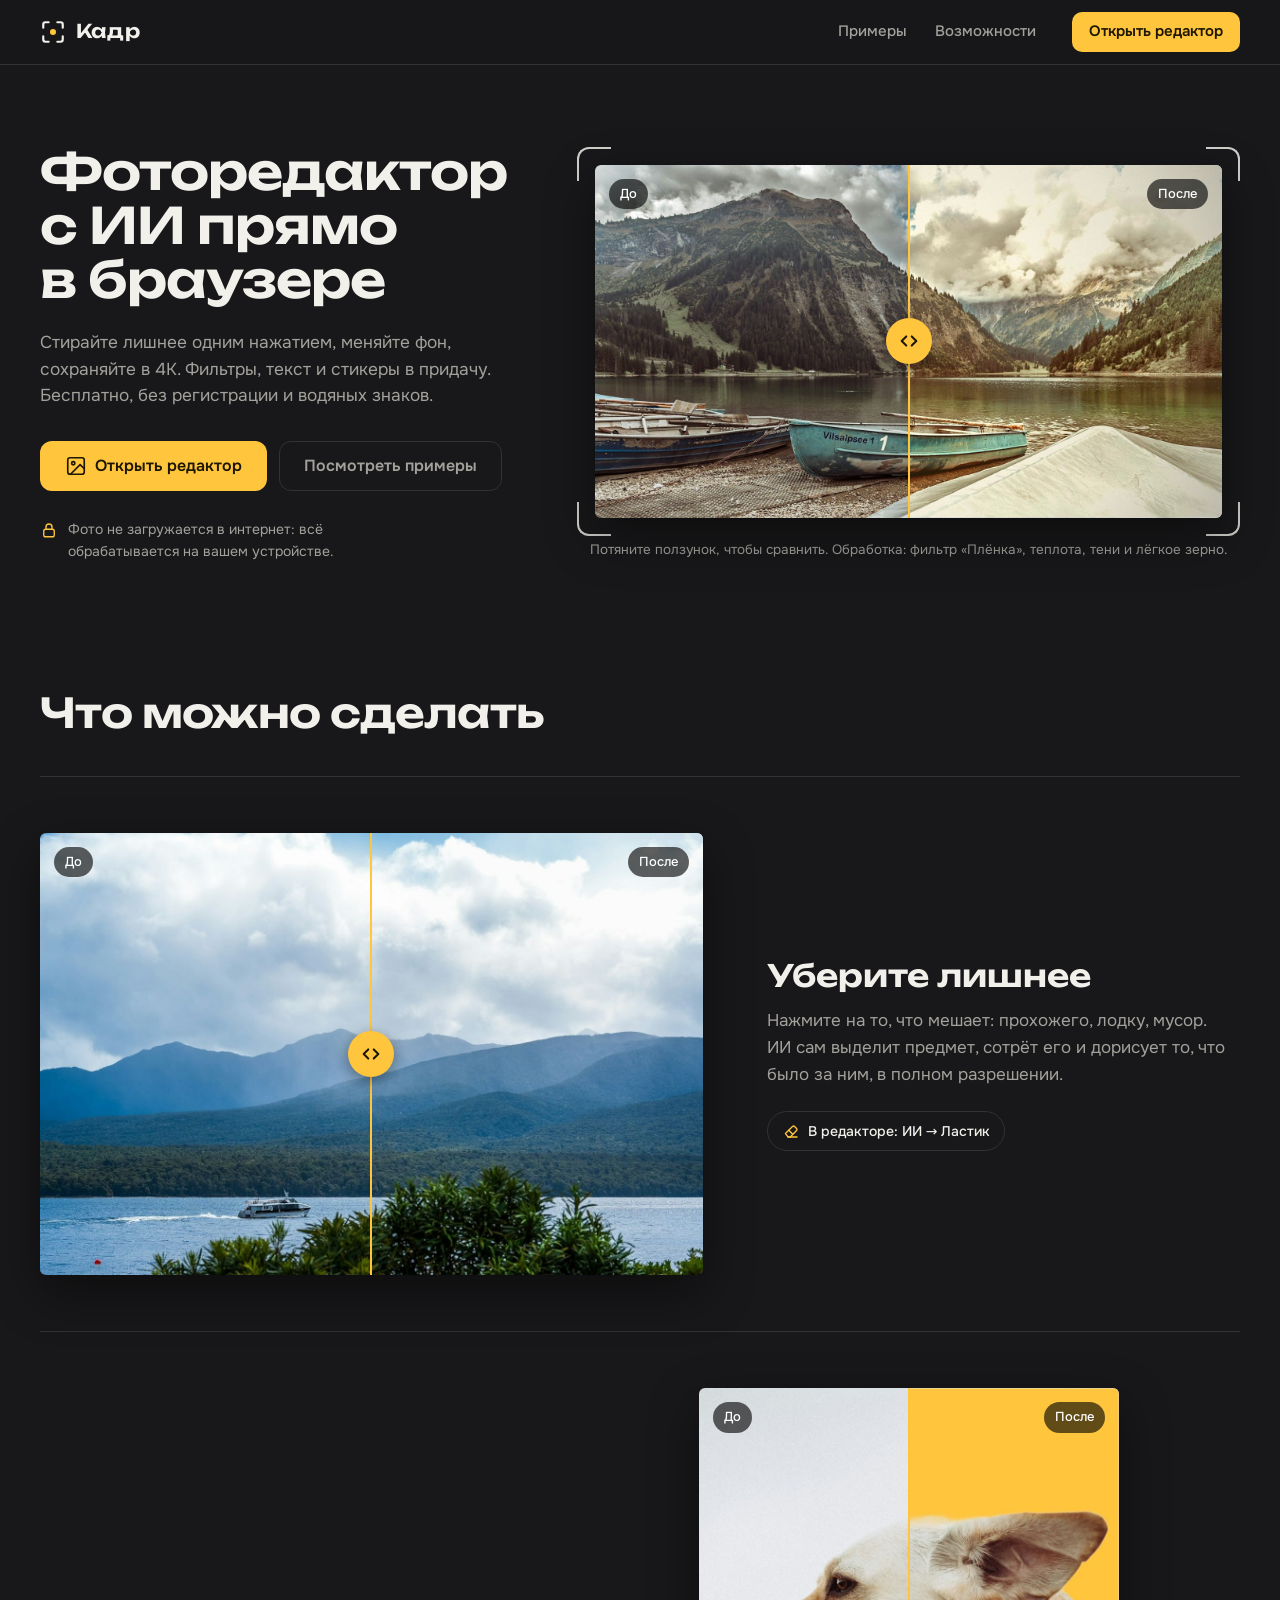
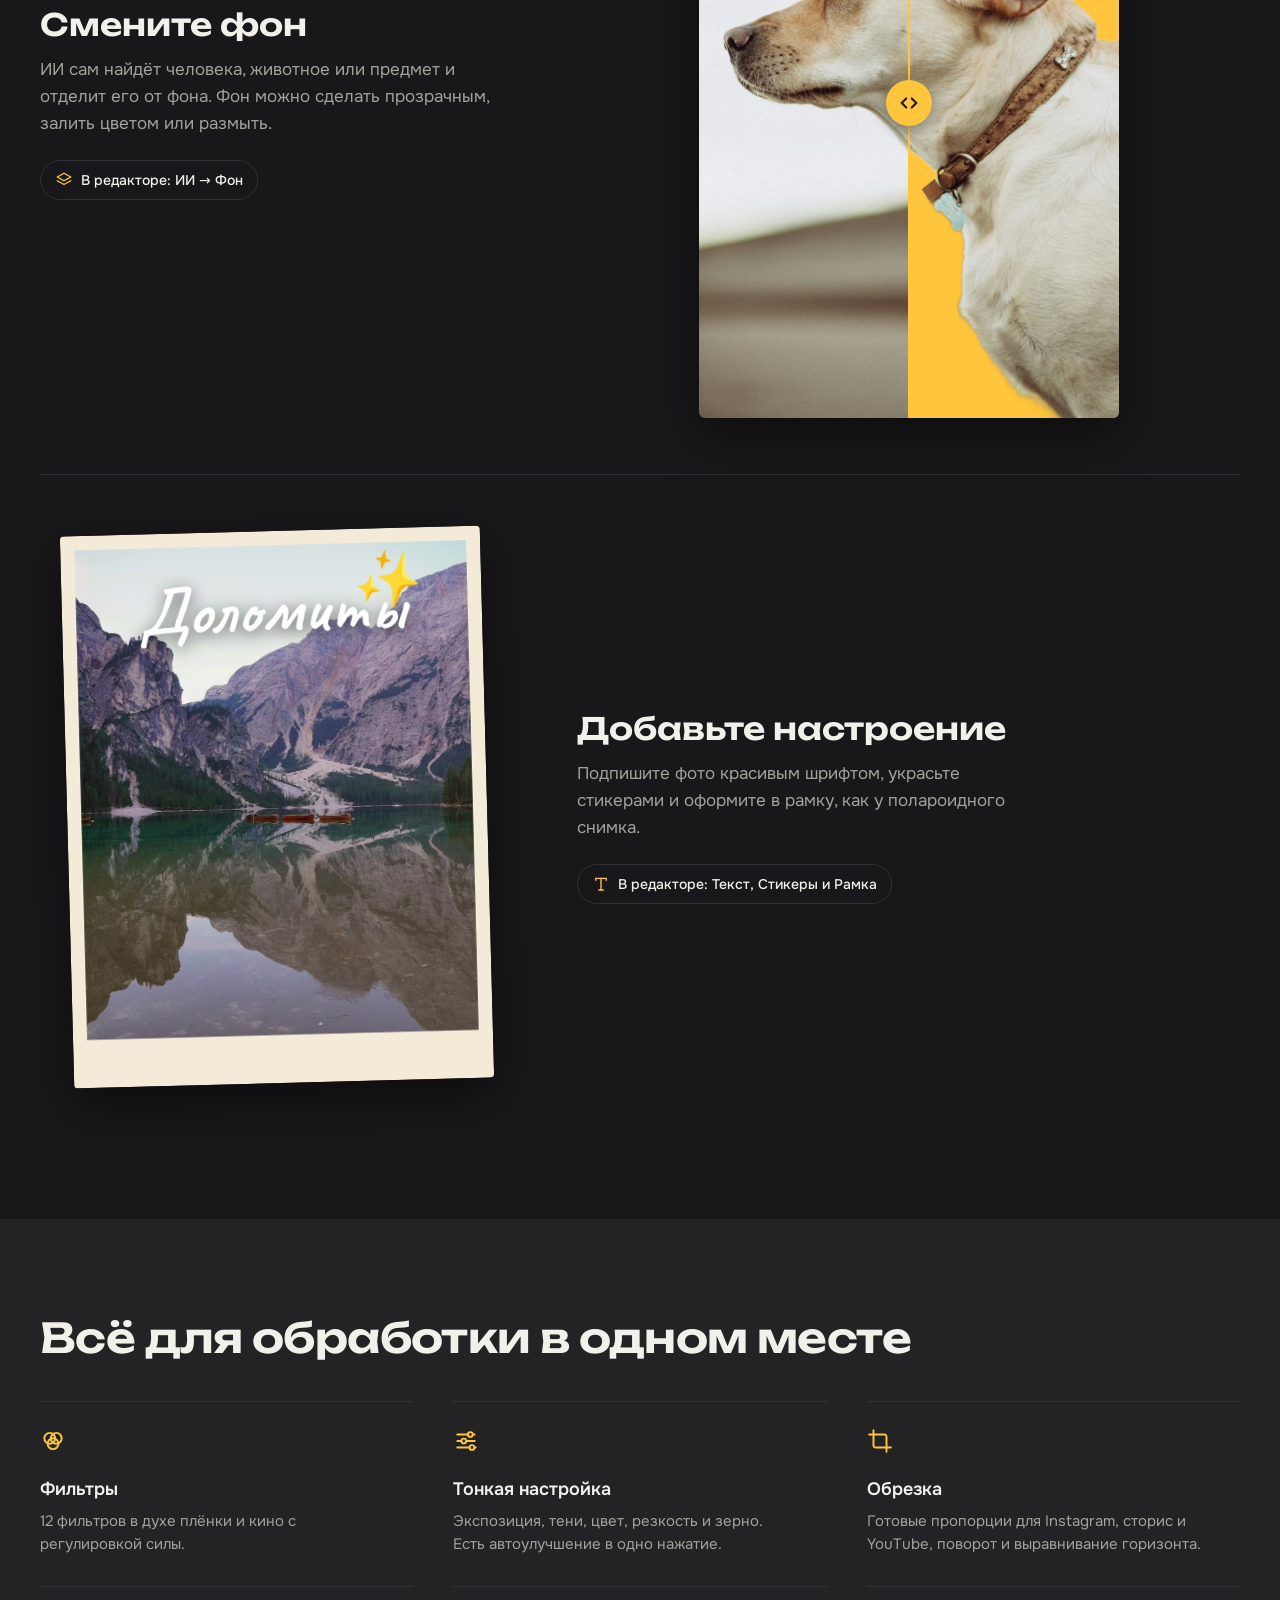
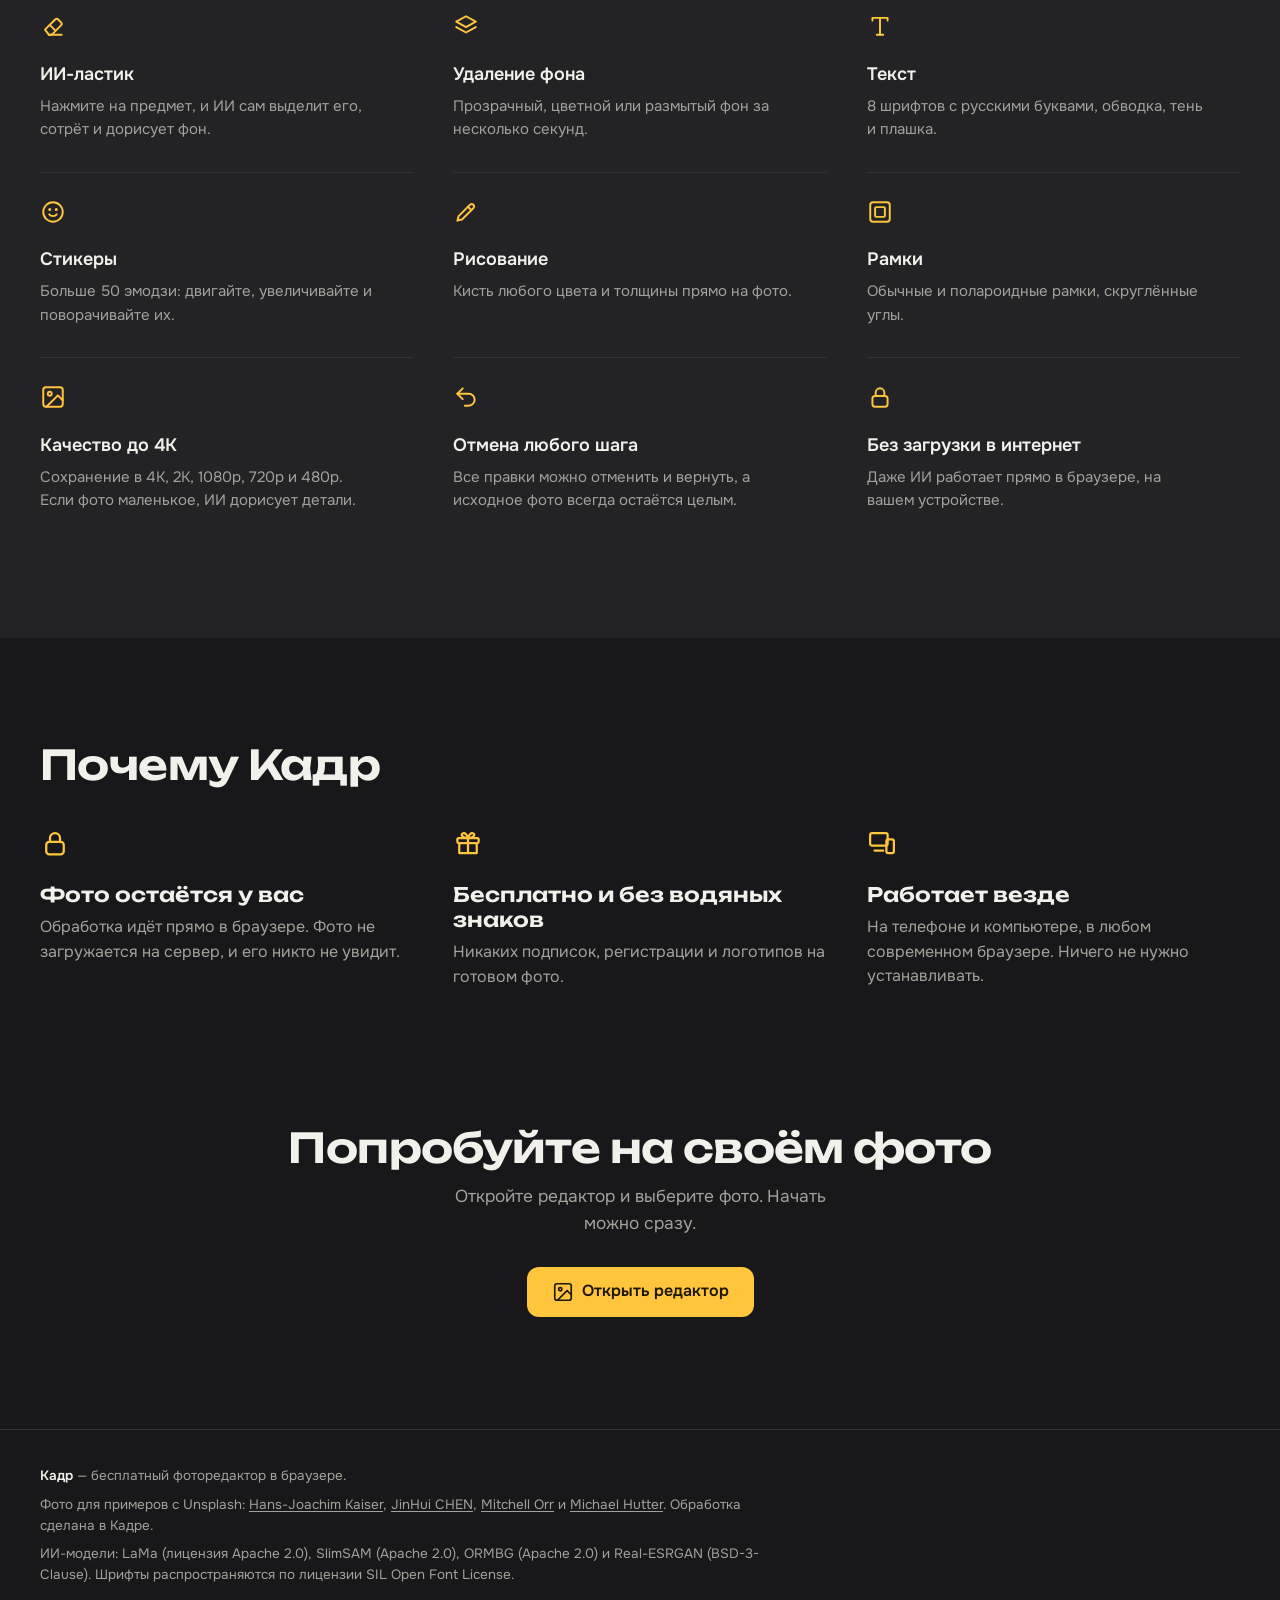
==== commit 71ddb398: "Add files via upload" ====
--- a/index.html
+++ b/index.html
@@ -4,7 +4,7 @@
   <meta charset="utf-8">
   <meta name="viewport" content="width=device-width, initial-scale=1, viewport-fit=cover">
   <title>Кадр — бесплатный фоторедактор с ИИ прямо в браузере</title>
-  <meta name="description" content="Стирайте лишние предметы, меняйте фон, добавляйте фильтры, текст и стикеры. Бесплатно, без регистрации и водяных знаков. Фото не загружается в интернет.">
+  <meta name="description" content="Стирайте лишние предметы одним нажатием, меняйте фон, сохраняйте в 4K. Фильтры, текст и стикеры. Бесплатно, без регистрации и водяных знаков.">
   <meta name="theme-color" content="#18181a">
   <meta property="og:title" content="Кадр — фоторедактор с ИИ прямо в браузере">
   <meta property="og:description" content="ИИ-ластик, удаление фона, фильтры, текст и стикеры. Бесплатно и без водяных знаков.">
@@ -33,6 +33,7 @@
       <symbol id="i-frame" viewBox="0 0 24 24"><rect x="3" y="3" width="18" height="18" rx="2.5"/><rect x="7.5" y="7.5" width="9" height="9" rx="1"/></symbol>
       <symbol id="i-gift" viewBox="0 0 24 24"><rect x="3.5" y="8" width="17" height="4" rx="1"/><path d="M5 12v8h14v-8M12 8v12"/><path d="M12 8S10.5 3.5 8 4.2C5.8 4.8 7 8 12 8zM12 8s1.5-4.5 4-3.8C18.2 4.8 17 8 12 8z"/></symbol>
       <symbol id="i-devices" viewBox="0 0 24 24"><rect x="2.5" y="4" width="14" height="10" rx="1.5"/><path d="M6 18h7"/><rect x="15.5" y="9" width="6" height="11" rx="1.5"/></symbol>
+      <symbol id="i-undo" viewBox="0 0 24 24"><path d="M9 14 4 9l5-5"/><path d="M4 9h10.5a5.5 5.5 0 0 1 0 11H11"/></symbol>
       <symbol id="i-drag" viewBox="0 0 24 24"><path d="m9 7-5 5 5 5M15 7l5 5-5 5"/></symbol>
     </defs>
   </svg>
@@ -56,7 +57,7 @@
     <section class="hero container">
       <div class="hero-text">
         <h1>Фоторедактор с&nbsp;ИИ прямо в&nbsp;браузере</h1>
-        <p class="lead">Стирайте лишние предметы, меняйте фон, добавляйте фильтры, текст и стикеры. Бесплатно, без регистрации и водяных знаков.</p>
+        <p class="lead">Стирайте лишнее одним нажатием, меняйте фон, сохраняйте в 4K. Фильтры, текст и стикеры в придачу. Бесплатно, без регистрации и водяных знаков.</p>
         <div class="actions">
           <a class="btn btn-primary btn-large" href="editor.html">
             <svg class="icon"><use href="#i-image"/></svg><span>Открыть редактор</span>
@@ -102,7 +103,7 @@
         </figure>
         <div class="example-text">
           <h3>Уберите лишнее</h3>
-          <p>Закрасьте кистью то, что мешает: прохожего, провод, лодку. ИИ сотрёт предмет и дорисует то, что было за ним.</p>
+          <p>Нажмите на то, что мешает: прохожего, лодку, мусор. ИИ сам выделит предмет, сотрёт его и дорисует то, что было за ним, в полном разрешении.</p>
           <p class="where"><svg class="icon"><use href="#i-eraser"/></svg><span>В редакторе: ИИ → Ластик</span></p>
         </div>
       </article>
@@ -158,7 +159,7 @@
           <li class="feature">
             <svg class="icon"><use href="#i-eraser"/></svg>
             <h3>ИИ-ластик</h3>
-            <p>Убирает лишние предметы и дорисовывает то, что было за ними.</p>
+            <p>Нажмите на предмет, и ИИ сам выделит его, сотрёт и дорисует фон.</p>
           </li>
           <li class="feature">
             <svg class="icon"><use href="#i-layers"/></svg>
@@ -184,6 +185,21 @@
             <svg class="icon"><use href="#i-frame"/></svg>
             <h3>Рамки</h3>
             <p>Обычные и полароидные рамки, скруглённые углы.</p>
+          </li>
+          <li class="feature">
+            <svg class="icon"><use href="#i-image"/></svg>
+            <h3>Качество до 4K</h3>
+            <p>Сохранение в 4K, 2K, 1080p, 720p и 480p. Если фото маленькое, ИИ дорисует детали.</p>
+          </li>
+          <li class="feature">
+            <svg class="icon"><use href="#i-undo"/></svg>
+            <h3>Отмена любого шага</h3>
+            <p>Все правки можно отменить и вернуть, а исходное фото всегда остаётся целым.</p>
+          </li>
+          <li class="feature">
+            <svg class="icon"><use href="#i-lock"/></svg>
+            <h3>Без загрузки в интернет</h3>
+            <p>Даже ИИ работает прямо в браузере, на вашем устройстве.</p>
           </li>
         </ul>
       </div>
@@ -224,7 +240,7 @@
     <div class="container footer-inner">
       <p><strong>Кадр</strong> — бесплатный фоторедактор в браузере.</p>
       <p>Фото для примеров с Unsplash: <a href="https://unsplash.com/@zesa">Hans-Joachim Kaiser</a>, <a href="https://unsplash.com/@jimmydaddy">JinHui CHEN</a>, <a href="https://unsplash.com/@mitchorr">Mitchell Orr</a> и <a href="https://unsplash.com/@huddi">Michael Hutter</a>. Обработка сделана в Кадре.</p>
-      <p>ИИ-модели: MI-GAN (Picsart AI Research, лицензия MIT) и ORMBG (лицензия Apache 2.0). Шрифты распространяются по лицензии SIL Open Font License.</p>
+      <p>ИИ-модели: LaMa (лицензия Apache 2.0), SlimSAM (Apache 2.0), ORMBG (Apache 2.0) и Real-ESRGAN (BSD-3-Clause). Шрифты распространяются по лицензии SIL Open Font License.</p>
     </div>
   </footer>
 
--- a/style.css
+++ b/style.css
@@ -971,6 +971,30 @@
 
 .segmented button:disabled { opacity: .4; }
 
+.toggle {
+  display: inline-flex;
+  align-items: center;
+  gap: 10px;
+  width: fit-content;
+  font-size: 14px;
+  font-weight: 500;
+  cursor: pointer;
+}
+.toggle input {
+  width: 18px;
+  height: 18px;
+  margin: 0;
+  accent-color: var(--accent);
+  cursor: pointer;
+}
+.chips.chips-wrap {
+  flex-wrap: wrap;
+  margin: 0;
+  padding: 0;
+  overflow: visible;
+}
+.dialog .chip { height: 34px; padding: 7px 12px 0; }
+
 /* ==========================================================
    Окно сохранения
    ========================================================== */
